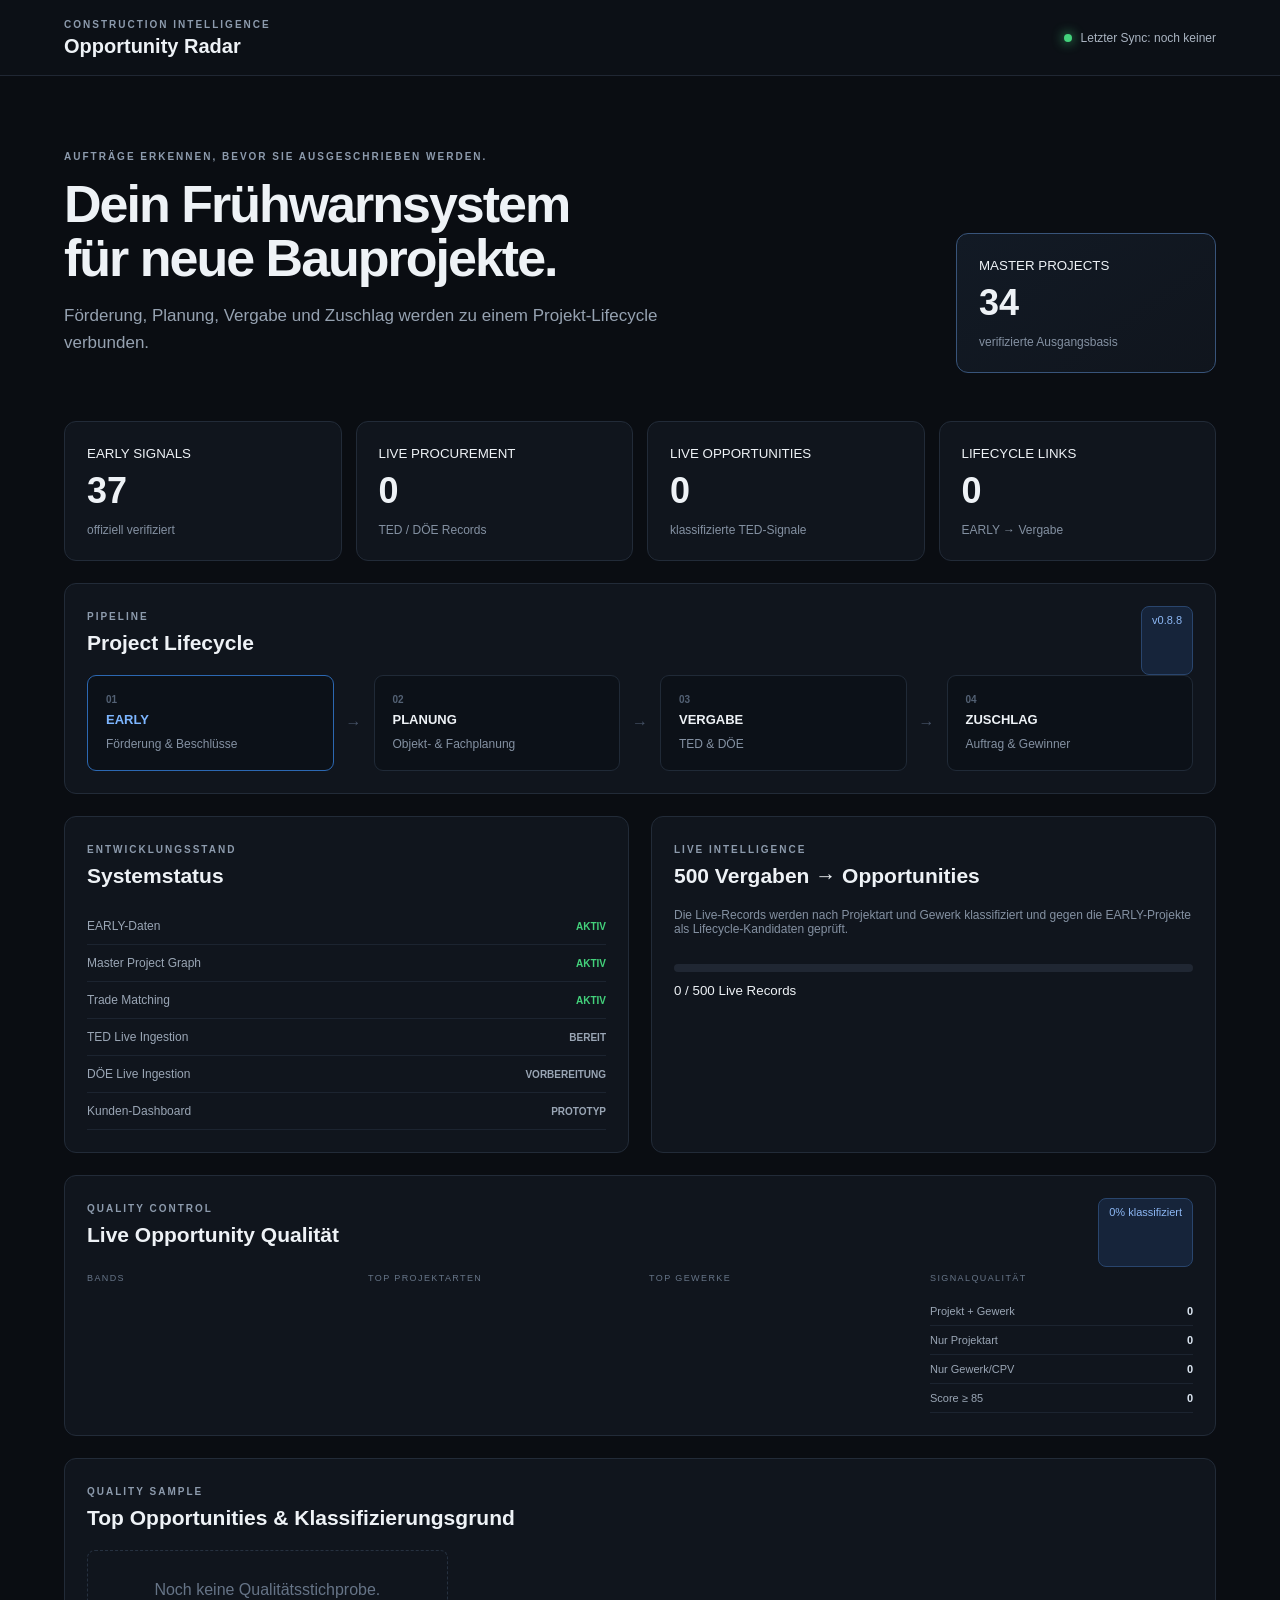
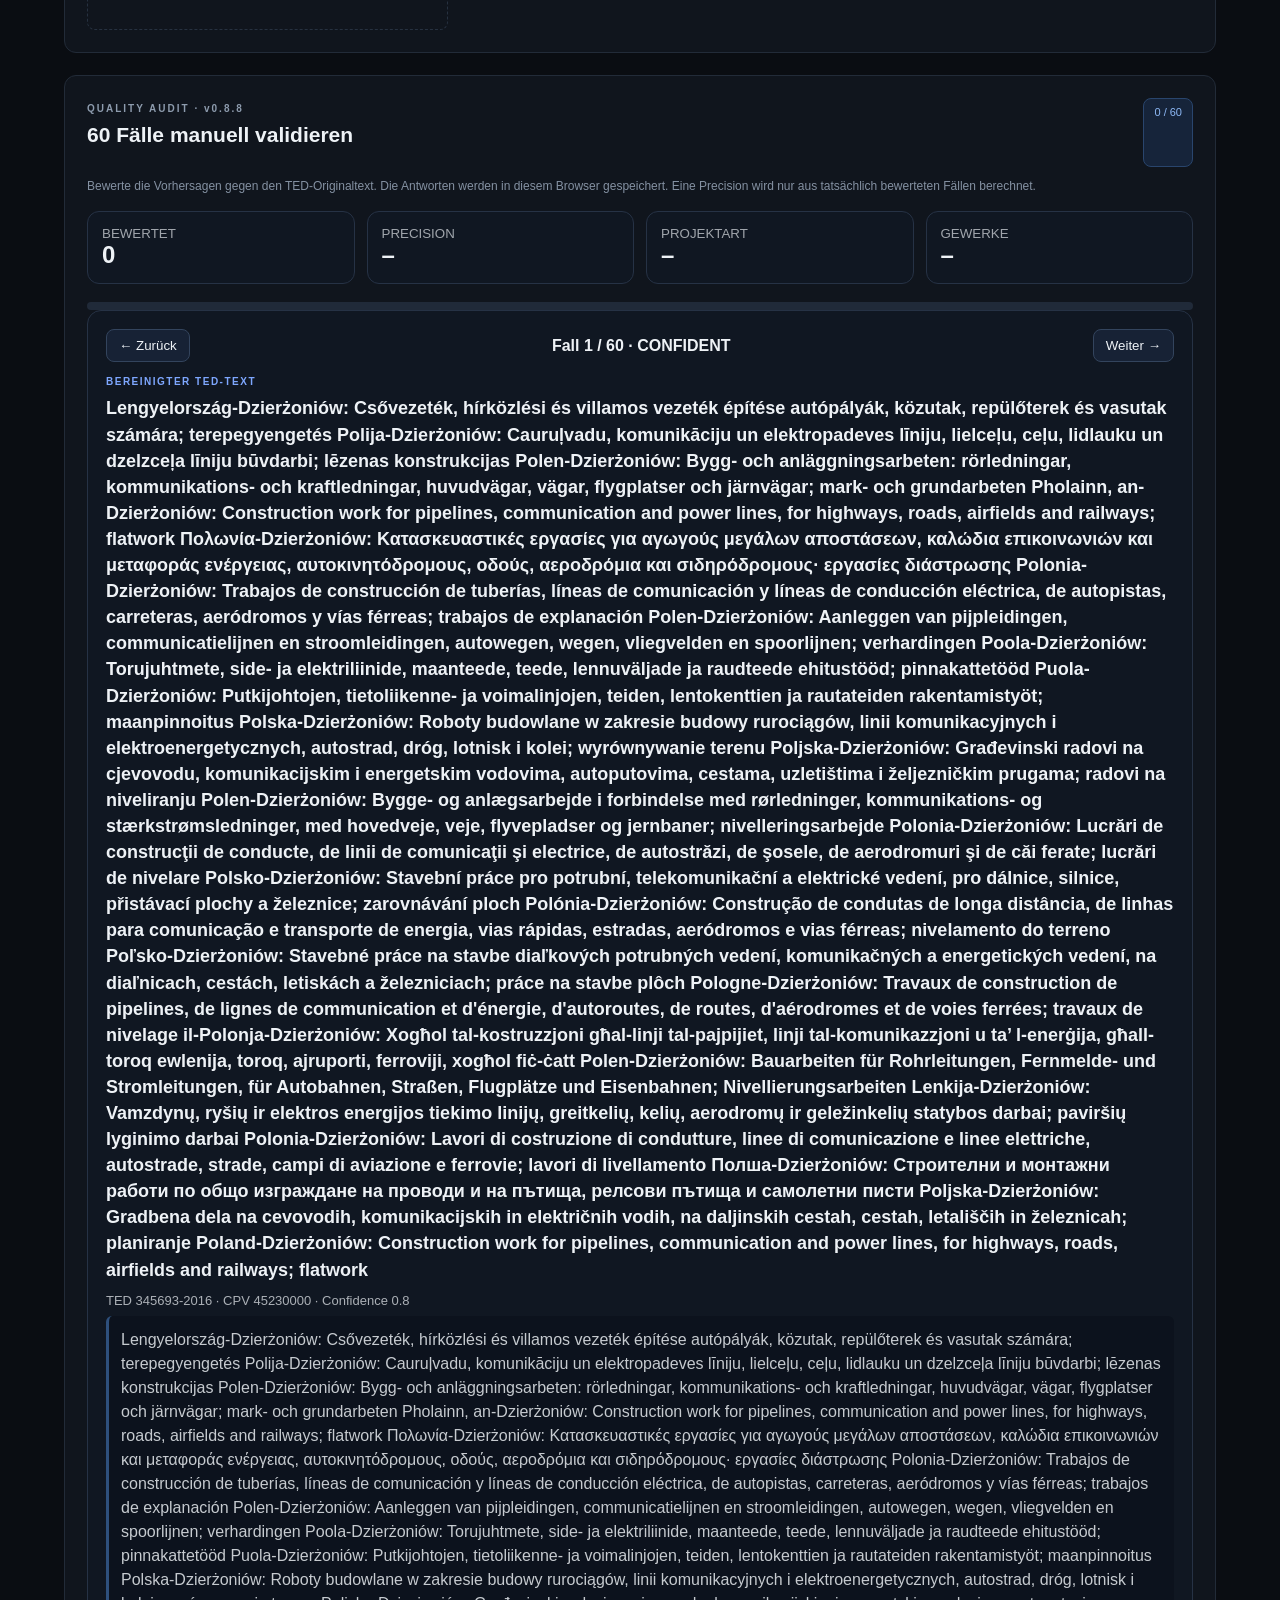
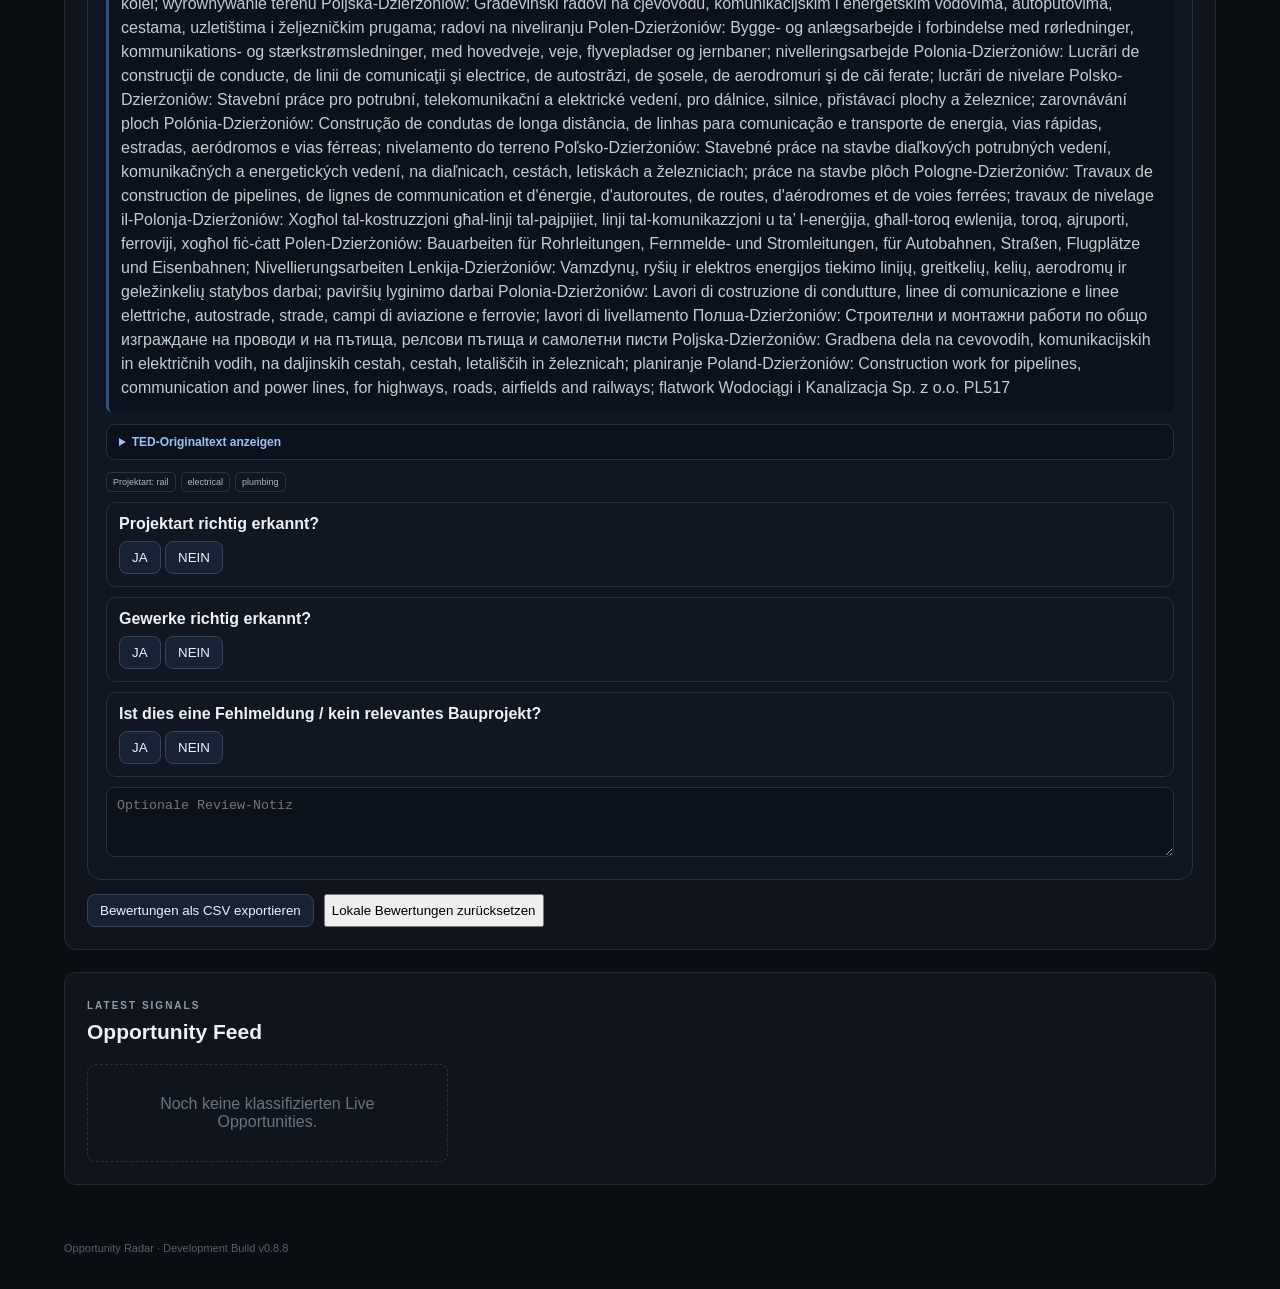
==== docs/index.html @ 7a9ac319 "Add files via upload" ====
<!doctype html>
<html lang="de">
<head>
<meta charset="utf-8"><meta name="viewport" content="width=device-width,initial-scale=1">
<title>Opportunity Radar</title>
<link rel="stylesheet" href="styles.css">
</head>
<body>
<header><div><span class="eyebrow">CONSTRUCTION INTELLIGENCE</span><h1>Opportunity Radar</h1></div>
<div class="status"><i></i><span id="sync">Datenstatus wird geladen…</span></div></header>
<main>
<section class="hero">
<div><span class="eyebrow">AUFTRÄGE ERKENNEN, BEVOR SIE AUSGESCHRIEBEN WERDEN.</span>
<h2>Dein Frühwarnsystem<br>für neue Bauprojekte.</h2>
<p>Förderung, Planung, Vergabe und Zuschlag werden zu einem Projekt-Lifecycle verbunden.</p></div>
<div class="metric primary"><small>MASTER PROJECTS</small><strong id="projects">34</strong><span>verifizierte Ausgangsbasis</span></div>
</section>

<section class="metrics">
<div class="metric"><small>EARLY SIGNALS</small><strong id="early">37</strong><span>offiziell verifiziert</span></div>
<div class="metric"><small>LIVE PROCUREMENT</small><strong id="live">0</strong><span>TED / DÖE Records</span></div>
<div class="metric"><small>LIVE OPPORTUNITIES</small><strong id="classified">0</strong><span>klassifizierte TED-Signale</span></div>
<div class="metric"><small>LIFECYCLE LINKS</small><strong id="links">0</strong><span>EARLY → Vergabe</span></div>
</section>

<section class="panel">
<div class="panelhead"><div><span class="eyebrow">PIPELINE</span><h3>Project Lifecycle</h3></div><span class="badge">v0.8.8</span></div>
<div class="pipeline">
<div class="step active"><b>01</b><strong>EARLY</strong><span>Förderung & Beschlüsse</span></div>
<div class="arrow">→</div><div class="step"><b>02</b><strong>PLANUNG</strong><span>Objekt- & Fachplanung</span></div>
<div class="arrow">→</div><div class="step"><b>03</b><strong>VERGABE</strong><span>TED & DÖE</span></div>
<div class="arrow">→</div><div class="step"><b>04</b><strong>ZUSCHLAG</strong><span>Auftrag & Gewinner</span></div>
</div></section>

<section class="grid">
<div class="panel"><span class="eyebrow">ENTWICKLUNGSSTAND</span><h3>Systemstatus</h3>
<table><tr><td>EARLY-Daten</td><td class="ok">AKTIV</td></tr><tr><td>Master Project Graph</td><td class="ok">AKTIV</td></tr>
<tr><td>Trade Matching</td><td class="ok">AKTIV</td></tr><tr><td>TED Live Ingestion</td><td id="tedStatus">BEREIT</td></tr>
<tr><td>DÖE Live Ingestion</td><td>VORBEREITUNG</td></tr><tr><td>Kunden-Dashboard</td><td>PROTOTYP</td></tr></table></div>
<div class="panel"><span class="eyebrow">LIVE INTELLIGENCE</span><h3>500 Vergaben → Opportunities</h3>
<p>Die Live-Records werden nach Projektart und Gewerk klassifiziert und gegen die EARLY-Projekte als Lifecycle-Kandidaten geprüft.</p>
<div class="progress"><div id="bar"></div></div><small><span id="progressText">0 / 500</span> Live Records</small></div>
</section>

<section class="panel"><div class="panelhead"><div><span class="eyebrow">QUALITY CONTROL</span><h3>Live Opportunity Qualität</h3></div><span class="badge" id="qualityRate">–</span></div>
<div class="qualityGrid"><div><small>BANDS</small><div id="bands" class="qualityList"></div></div><div><small>TOP PROJEKTARTEN</small><div id="projectTypes" class="qualityList"></div></div><div><small>TOP GEWERKE</small><div id="tradeTypes" class="qualityList"></div></div><div><small>SIGNALQUALITÄT</small><div id="qualityFlags" class="qualityList"></div></div></div></section>

<section class="panel"><div class="panelhead"><div><span class="eyebrow">QUALITY SAMPLE</span><h3>Top Opportunities & Klassifizierungsgrund</h3></div></div><div id="qualitySample" class="feed"><div class="empty">Qualitätsanalyse wird geladen…</div></div></section>


<section class="panel" id="qualityAudit"><div class="panelhead"><div><span class="eyebrow">QUALITY AUDIT · v0.8.8</span><h3>60 Fälle manuell validieren</h3></div><span class="badge" id="auditState">0 / 60</span></div>
<p>Bewerte die Vorhersagen gegen den TED-Originaltext. Die Antworten werden in diesem Browser gespeichert. Eine Precision wird nur aus tatsächlich bewerteten Fällen berechnet.</p>
<div class="auditStats"><div class="auditStat"><small>BEWERTET</small><strong id="auditReviewed">0</strong></div><div class="auditStat"><small>PRECISION</small><strong id="auditPrecision">–</strong></div><div class="auditStat"><small>PROJEKTART</small><strong id="auditProjectAcc">–</strong></div><div class="auditStat"><small>GEWERKE</small><strong id="auditTradeAcc">–</strong></div></div>
<div class="auditProgress"><i id="auditBar" style="width:0%"></i></div><div id="auditCase" class="auditCard"><div class="empty">Audit-Fälle werden geladen…</div></div>
<div class="auditActions"><button id="auditExport">Bewertungen als CSV exportieren</button><button id="auditReset">Lokale Bewertungen zurücksetzen</button></div></section>

<section class="panel"><div class="panelhead"><div><span class="eyebrow">LATEST SIGNALS</span><h3>Opportunity Feed</h3></div></div>
<div id="feed" class="feed"><div class="empty">Live Opportunities werden geladen…</div></div></section>
</main>
<footer>Opportunity Radar · Development Build v0.8.8</footer>
<script src="app.js"></script>
</body></html>
---- docs/styles.css ----
*{box-sizing:border-box}body{margin:0;background:#0a0d12;color:#eef2f6;font-family:Inter,Arial,sans-serif}header{height:76px;padding:0 5vw;display:flex;align-items:center;justify-content:space-between;border-bottom:1px solid #202733;background:#0c1016}h1{font-size:20px;margin:3px 0}h2{font-size:52px;line-height:1.03;margin:14px 0;letter-spacing:-2px}h3{font-size:21px;margin:7px 0 20px}.eyebrow{font-size:10px;letter-spacing:2px;color:#8d9bad;font-weight:700}.status{display:flex;gap:9px;align-items:center;color:#aab4c1;font-size:12px}.status i{width:8px;height:8px;background:#43d17b;border-radius:50%;box-shadow:0 0 12px #43d17b}.hero{padding:70px 5vw 48px;display:grid;grid-template-columns:1fr 260px;gap:40px;align-items:end}.hero p{color:#96a2b1;max-width:650px;font-size:17px;line-height:1.6}.metrics{display:grid;grid-template-columns:repeat(4,1fr);gap:14px;padding:0 5vw 22px}.metric,.panel{background:#10151d;border:1px solid #222b38;border-radius:12px;padding:22px}.metric strong{display:block;font-size:36px;margin:8px 0}.metric span,.panel p,.step span{color:#8491a2;font-size:12px}.metric.primary{border-color:#38547a;background:linear-gradient(145deg,#121a25,#10151d)}main>.panel,.grid{margin:0 5vw 22px}.panelhead{display:flex;justify-content:space-between}.badge{background:#16243a;border:1px solid #29456d;padding:7px 10px;border-radius:8px;color:#8db8f5;font-size:11px}.pipeline{display:flex;align-items:center}.step{flex:1;background:#0c1118;border:1px solid #202a37;padding:18px;border-radius:9px}.step b{display:block;color:#536174;font-size:10px}.step strong{display:block;margin:7px 0;font-size:13px}.step.active{border-color:#2c68b2}.step.active strong{color:#7db6ff}.arrow{padding:12px;color:#455266}.grid{display:grid;grid-template-columns:1fr 1fr;gap:22px}table{width:100%;border-collapse:collapse}td{padding:11px 0;border-bottom:1px solid #1c2430;font-size:12px;color:#9aa6b5}td:last-child{text-align:right;font-size:10px;font-weight:700}.ok{color:#43d17b!important}.progress{height:8px;background:#202733;border-radius:8px;overflow:hidden;margin:28px 0 9px}.progress div{height:100%;width:0;background:#5796e6}.feed .empty{padding:30px;text-align:center;color:#667487;border:1px dashed #263140;border-radius:8px}footer{padding:35px 5vw;color:#536174;font-size:11px}@media(max-width:800px){h2{font-size:38px}.hero{grid-template-columns:1fr}.metrics{grid-template-columns:1fr 1fr}.grid{grid-template-columns:1fr}.pipeline{display:grid;gap:8px}.arrow{display:none}}.feed{display:grid;grid-template-columns:repeat(3,1fr);gap:12px}.opp{background:#0c1118;border:1px solid #202a37;border-radius:10px;padding:17px}.oppTop{display:flex;justify-content:space-between;align-items:center}.oppTop strong{font-size:13px;color:#9db9dc}.band{font-size:9px;font-weight:800;letter-spacing:1px;padding:5px 7px;border-radius:5px;background:#17202c}.band.hot{color:#ff8b8b}.band.upcoming{color:#ffd27a}.band.early{color:#7db6ff}.opp h4{font-size:14px;line-height:1.4;margin:13px 0 7px}.meta,.source{font-size:10px;color:#738195}.source{margin-top:12px}.chips{display:flex;flex-wrap:wrap;gap:5px;margin-top:12px}.chips span{font-size:9px;padding:4px 6px;border:1px solid #273548;border-radius:5px;color:#a9b7c9}@media(max-width:1000px){.feed{grid-template-columns:1fr 1fr}}@media(max-width:650px){.feed{grid-template-columns:1fr}}
.qualityGrid{display:grid;grid-template-columns:repeat(4,1fr);gap:18px}.qualityGrid small{font-size:9px;letter-spacing:1.4px;color:#667487}.qualityList{margin-top:12px}.qualityList div{display:flex;justify-content:space-between;padding:8px 0;border-bottom:1px solid #1c2430;font-size:11px;color:#9aa6b5}.qualityList b{color:#dbe5f0}.reason{font-size:10px;color:#7db6ff;margin:0 0 8px}@media(max-width:1000px){.qualityGrid{grid-template-columns:1fr 1fr}}@media(max-width:650px){.qualityGrid{grid-template-columns:1fr}}

/* v0.8.7 Quality Audit */
.auditStats{display:grid;grid-template-columns:repeat(4,1fr);gap:12px;margin:18px 0}.auditStat{border:1px solid #263245;border-radius:12px;padding:14px;background:#101722}.auditStat small{display:block;opacity:.65}.auditStat strong{font-size:24px}.auditCard{border:1px solid #263245;border-radius:14px;padding:18px;background:#101722}.auditNav{display:flex;gap:10px;align-items:center;justify-content:space-between;margin-bottom:14px}.auditButtons{display:grid;grid-template-columns:repeat(3,1fr);gap:10px;margin:12px 0}.auditQuestion{padding:12px;border:1px solid #263245;border-radius:10px;margin:10px 0}.auditQuestion b{display:block;margin-bottom:8px}.auditQuestion button,.auditNav button,#auditExport{cursor:pointer;border:1px solid #33445d;background:#172235;color:inherit;padding:8px 12px;border-radius:8px}.auditQuestion button.selected{outline:2px solid #8fb7ff}.auditDesc{white-space:pre-wrap;line-height:1.5;max-height:180px;overflow:auto;opacity:.82}.auditMeta{opacity:.7;font-size:13px;margin:8px 0}.auditProgress{height:8px;background:#202a39;border-radius:10px;overflow:hidden}.auditProgress i{display:block;height:100%;background:#7ea7ff}.auditActions{display:flex;gap:10px;flex-wrap:wrap;margin-top:14px}.auditNote{width:100%;min-height:70px;background:#0c121c;color:inherit;border:1px solid #263245;border-radius:8px;padding:10px}@media(max-width:800px){.auditStats{grid-template-columns:1fr 1fr}.auditButtons{grid-template-columns:1fr}}

/* v0.8.8 Readable TED Audit */
.auditReadableLabel{font-size:10px;letter-spacing:1.5px;color:#7ea7ff;font-weight:800;margin:4px 0 8px}.auditTitle{font-size:18px;line-height:1.45;margin:0 0 10px;max-width:1100px}.auditOriginal{margin:12px 0;padding:10px 12px;border:1px solid #263245;border-radius:9px;background:#0c121c;color:#93a1b4;font-size:12px}.auditOriginal summary{cursor:pointer;color:#9fc2f5;font-weight:700}.auditOriginal div{white-space:pre-wrap;line-height:1.45;max-height:220px;overflow:auto;margin-top:10px}.auditDesc{max-height:none;background:#0c121c;border-left:3px solid #355d91;padding:12px;border-radius:6px}
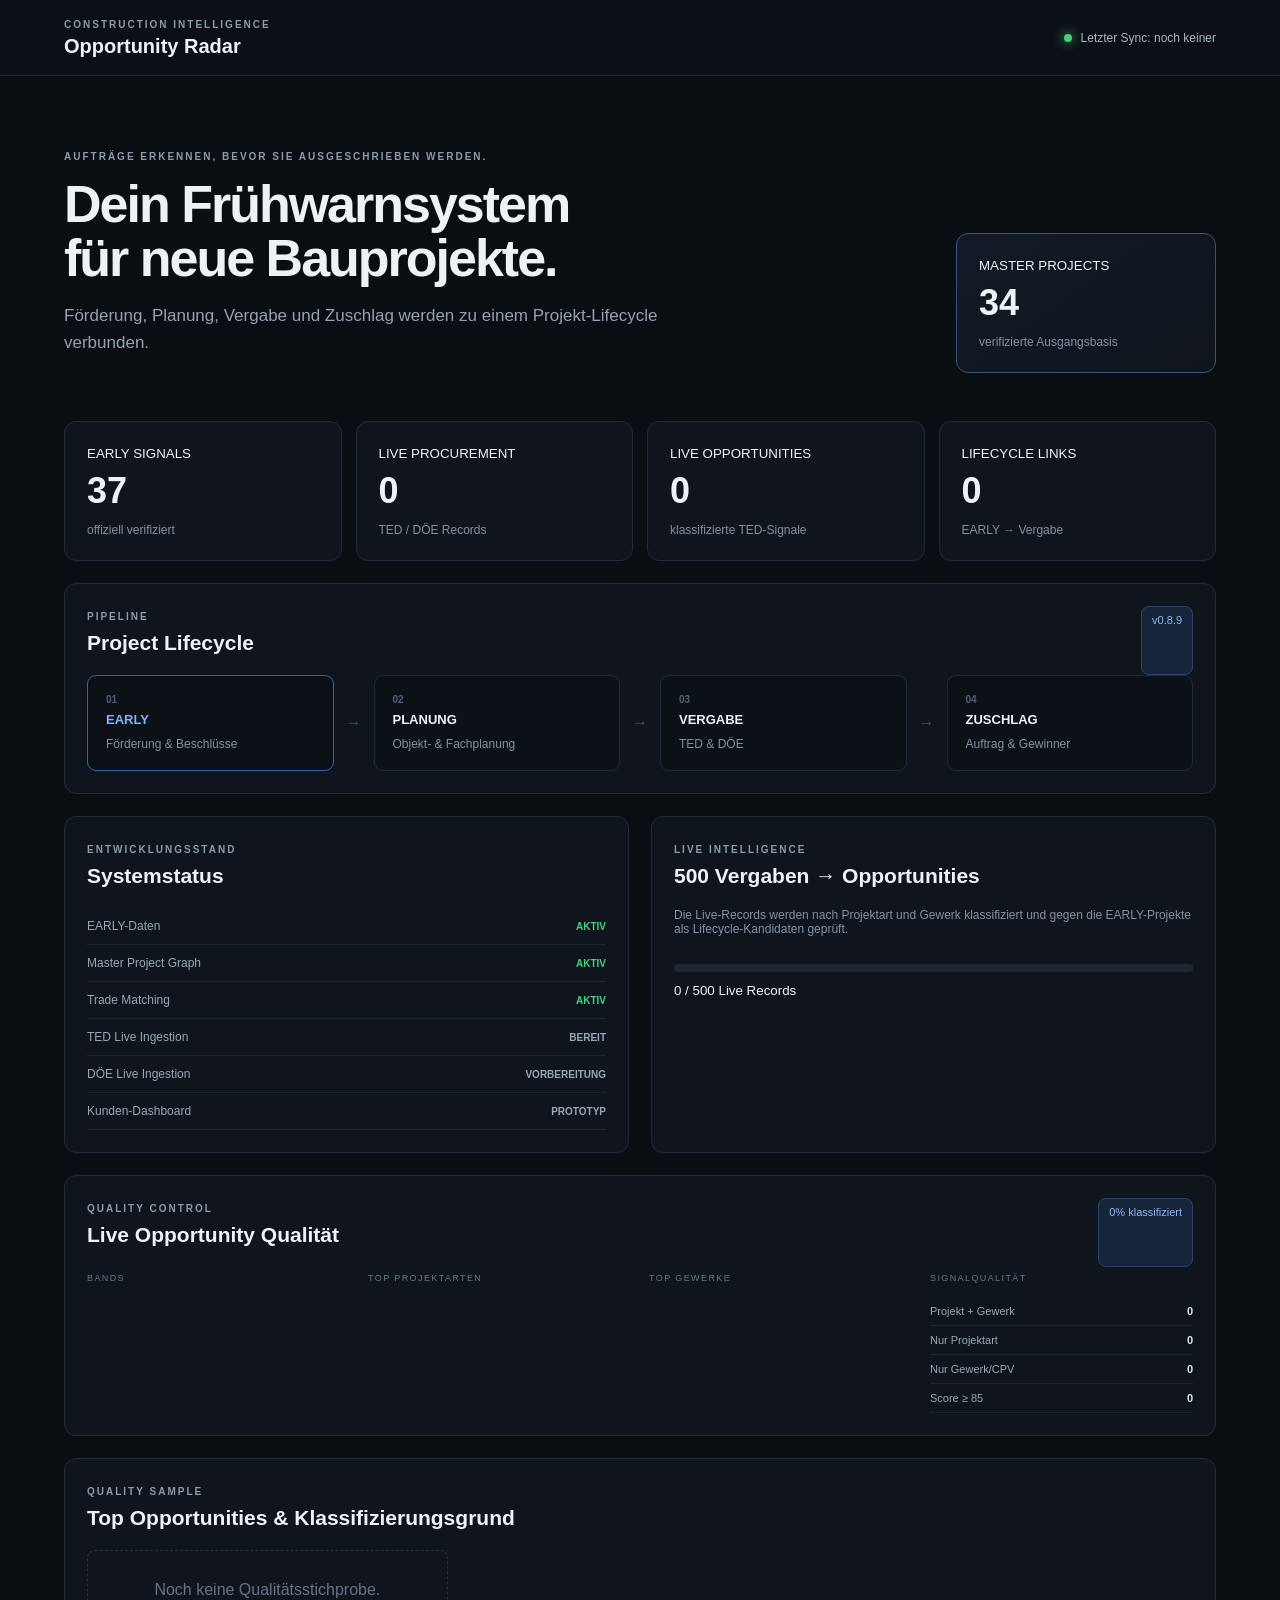
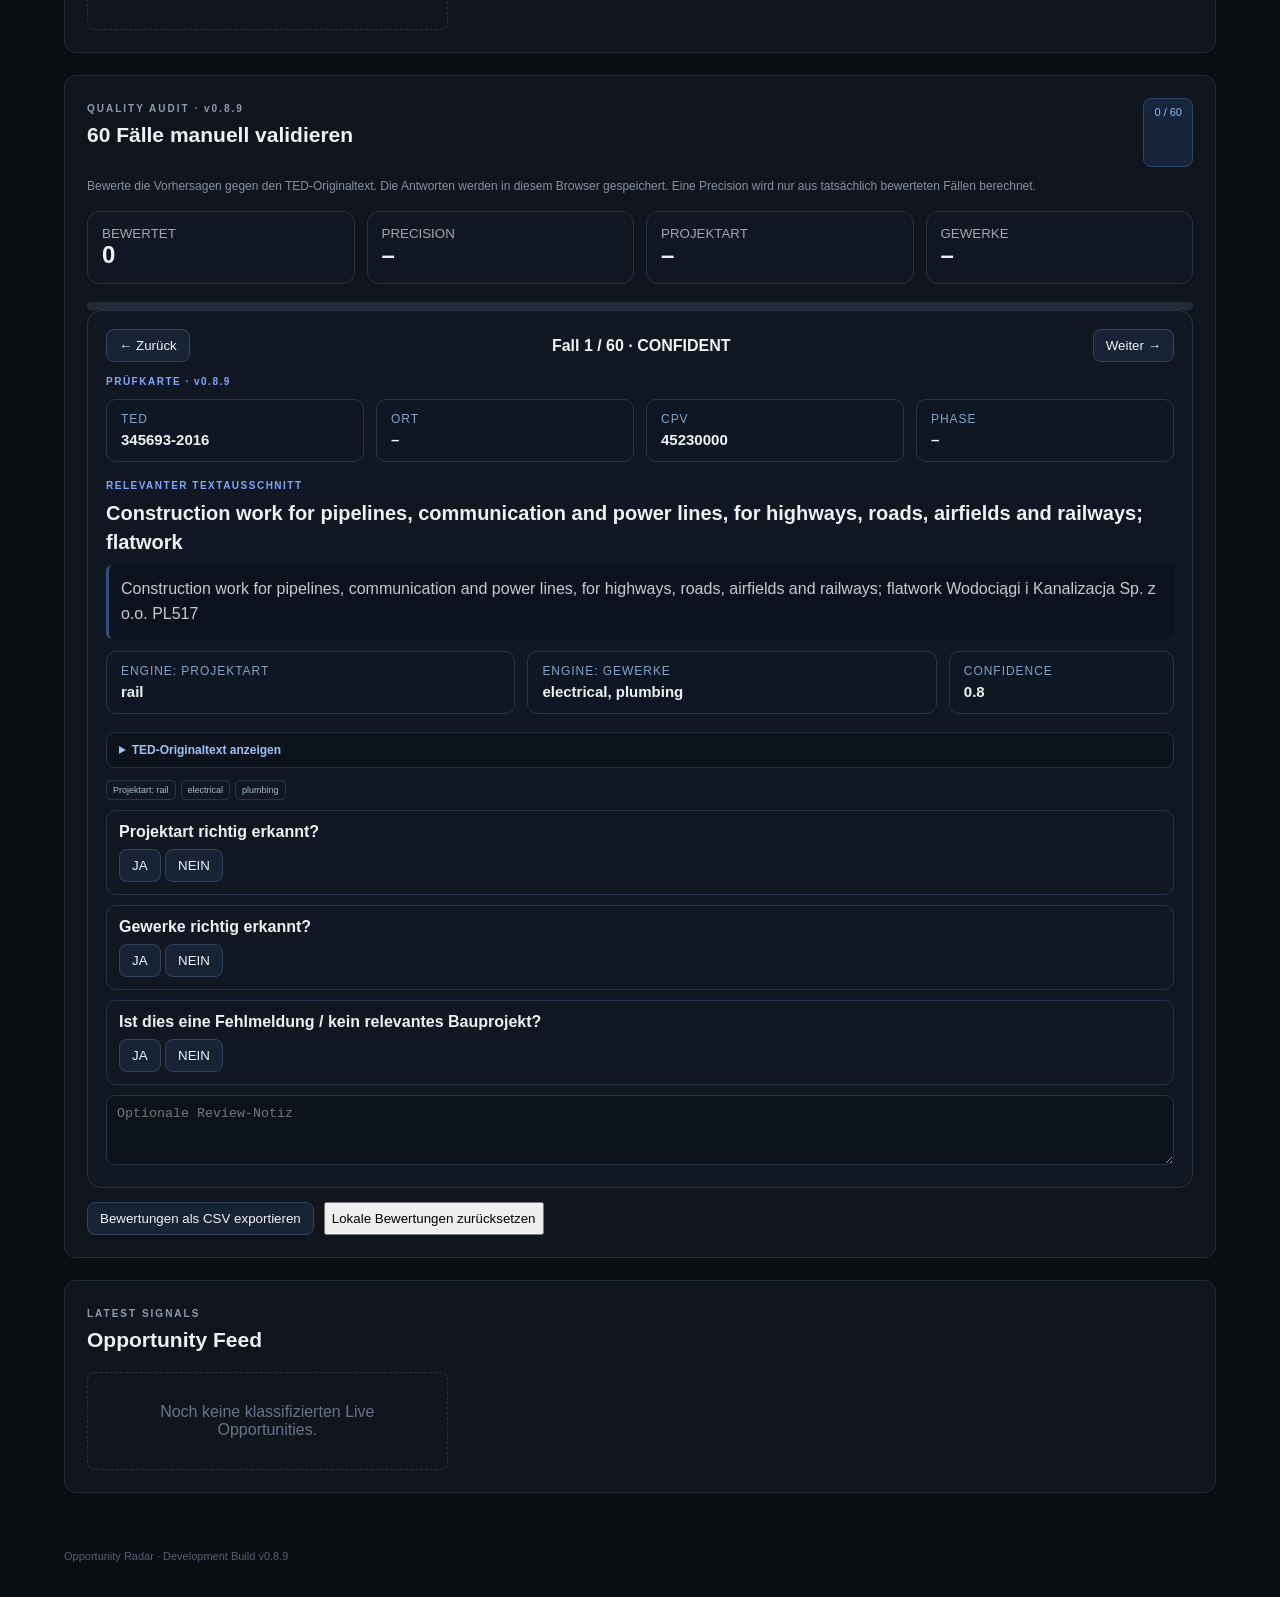
==== commit 17e1a502: "Add files via upload" ====
--- a/docs/index.html
+++ b/docs/index.html
@@ -24,7 +24,7 @@
 </section>
 
 <section class="panel">
-<div class="panelhead"><div><span class="eyebrow">PIPELINE</span><h3>Project Lifecycle</h3></div><span class="badge">v0.8.8</span></div>
+<div class="panelhead"><div><span class="eyebrow">PIPELINE</span><h3>Project Lifecycle</h3></div><span class="badge">v0.8.9</span></div>
 <div class="pipeline">
 <div class="step active"><b>01</b><strong>EARLY</strong><span>Förderung & Beschlüsse</span></div>
 <div class="arrow">→</div><div class="step"><b>02</b><strong>PLANUNG</strong><span>Objekt- & Fachplanung</span></div>
@@ -48,7 +48,7 @@
 <section class="panel"><div class="panelhead"><div><span class="eyebrow">QUALITY SAMPLE</span><h3>Top Opportunities & Klassifizierungsgrund</h3></div></div><div id="qualitySample" class="feed"><div class="empty">Qualitätsanalyse wird geladen…</div></div></section>
 
 
-<section class="panel" id="qualityAudit"><div class="panelhead"><div><span class="eyebrow">QUALITY AUDIT · v0.8.8</span><h3>60 Fälle manuell validieren</h3></div><span class="badge" id="auditState">0 / 60</span></div>
+<section class="panel" id="qualityAudit"><div class="panelhead"><div><span class="eyebrow">QUALITY AUDIT · v0.8.9</span><h3>60 Fälle manuell validieren</h3></div><span class="badge" id="auditState">0 / 60</span></div>
 <p>Bewerte die Vorhersagen gegen den TED-Originaltext. Die Antworten werden in diesem Browser gespeichert. Eine Precision wird nur aus tatsächlich bewerteten Fällen berechnet.</p>
 <div class="auditStats"><div class="auditStat"><small>BEWERTET</small><strong id="auditReviewed">0</strong></div><div class="auditStat"><small>PRECISION</small><strong id="auditPrecision">–</strong></div><div class="auditStat"><small>PROJEKTART</small><strong id="auditProjectAcc">–</strong></div><div class="auditStat"><small>GEWERKE</small><strong id="auditTradeAcc">–</strong></div></div>
 <div class="auditProgress"><i id="auditBar" style="width:0%"></i></div><div id="auditCase" class="auditCard"><div class="empty">Audit-Fälle werden geladen…</div></div>
@@ -57,6 +57,6 @@
 <section class="panel"><div class="panelhead"><div><span class="eyebrow">LATEST SIGNALS</span><h3>Opportunity Feed</h3></div></div>
 <div id="feed" class="feed"><div class="empty">Live Opportunities werden geladen…</div></div></section>
 </main>
-<footer>Opportunity Radar · Development Build v0.8.8</footer>
+<footer>Opportunity Radar · Development Build v0.8.9</footer>
 <script src="app.js"></script>
 </body></html>
--- a/docs/styles.css
+++ b/docs/styles.css
@@ -6,3 +6,13 @@
 
 /* v0.8.8 Readable TED Audit */
 .auditReadableLabel{font-size:10px;letter-spacing:1.5px;color:#7ea7ff;font-weight:800;margin:4px 0 8px}.auditTitle{font-size:18px;line-height:1.45;margin:0 0 10px;max-width:1100px}.auditOriginal{margin:12px 0;padding:10px 12px;border:1px solid #263245;border-radius:9px;background:#0c121c;color:#93a1b4;font-size:12px}.auditOriginal summary{cursor:pointer;color:#9fc2f5;font-weight:700}.auditOriginal div{white-space:pre-wrap;line-height:1.45;max-height:220px;overflow:auto;margin-top:10px}.auditDesc{max-height:none;background:#0c121c;border-left:3px solid #355d91;padding:12px;border-radius:6px}
+
+/* v0.8.9 compact quality-audit card */
+.auditFacts,.auditPrediction{display:grid;grid-template-columns:repeat(4,minmax(0,1fr));gap:12px;margin:12px 0 18px}
+.auditPrediction{grid-template-columns:1fr 1fr .55fr}
+.auditFacts>div,.auditPrediction>div{border:1px solid #26364a;border-radius:10px;padding:12px 14px;background:#0d1622}
+.auditFacts span,.auditPrediction span{display:block;color:#86a4c8;font-size:12px;text-transform:uppercase;letter-spacing:.08em;margin-bottom:5px}
+.auditFacts b,.auditPrediction b{font-size:15px;overflow-wrap:anywhere}
+.auditTitle.compact{font-size:20px;line-height:1.45;max-width:1100px;margin:8px 0}
+.auditDesc.compact{font-size:16px;line-height:1.55;max-width:1100px;max-height:none;overflow:visible}
+@media(max-width:850px){.auditFacts,.auditPrediction{grid-template-columns:1fr 1fr}}
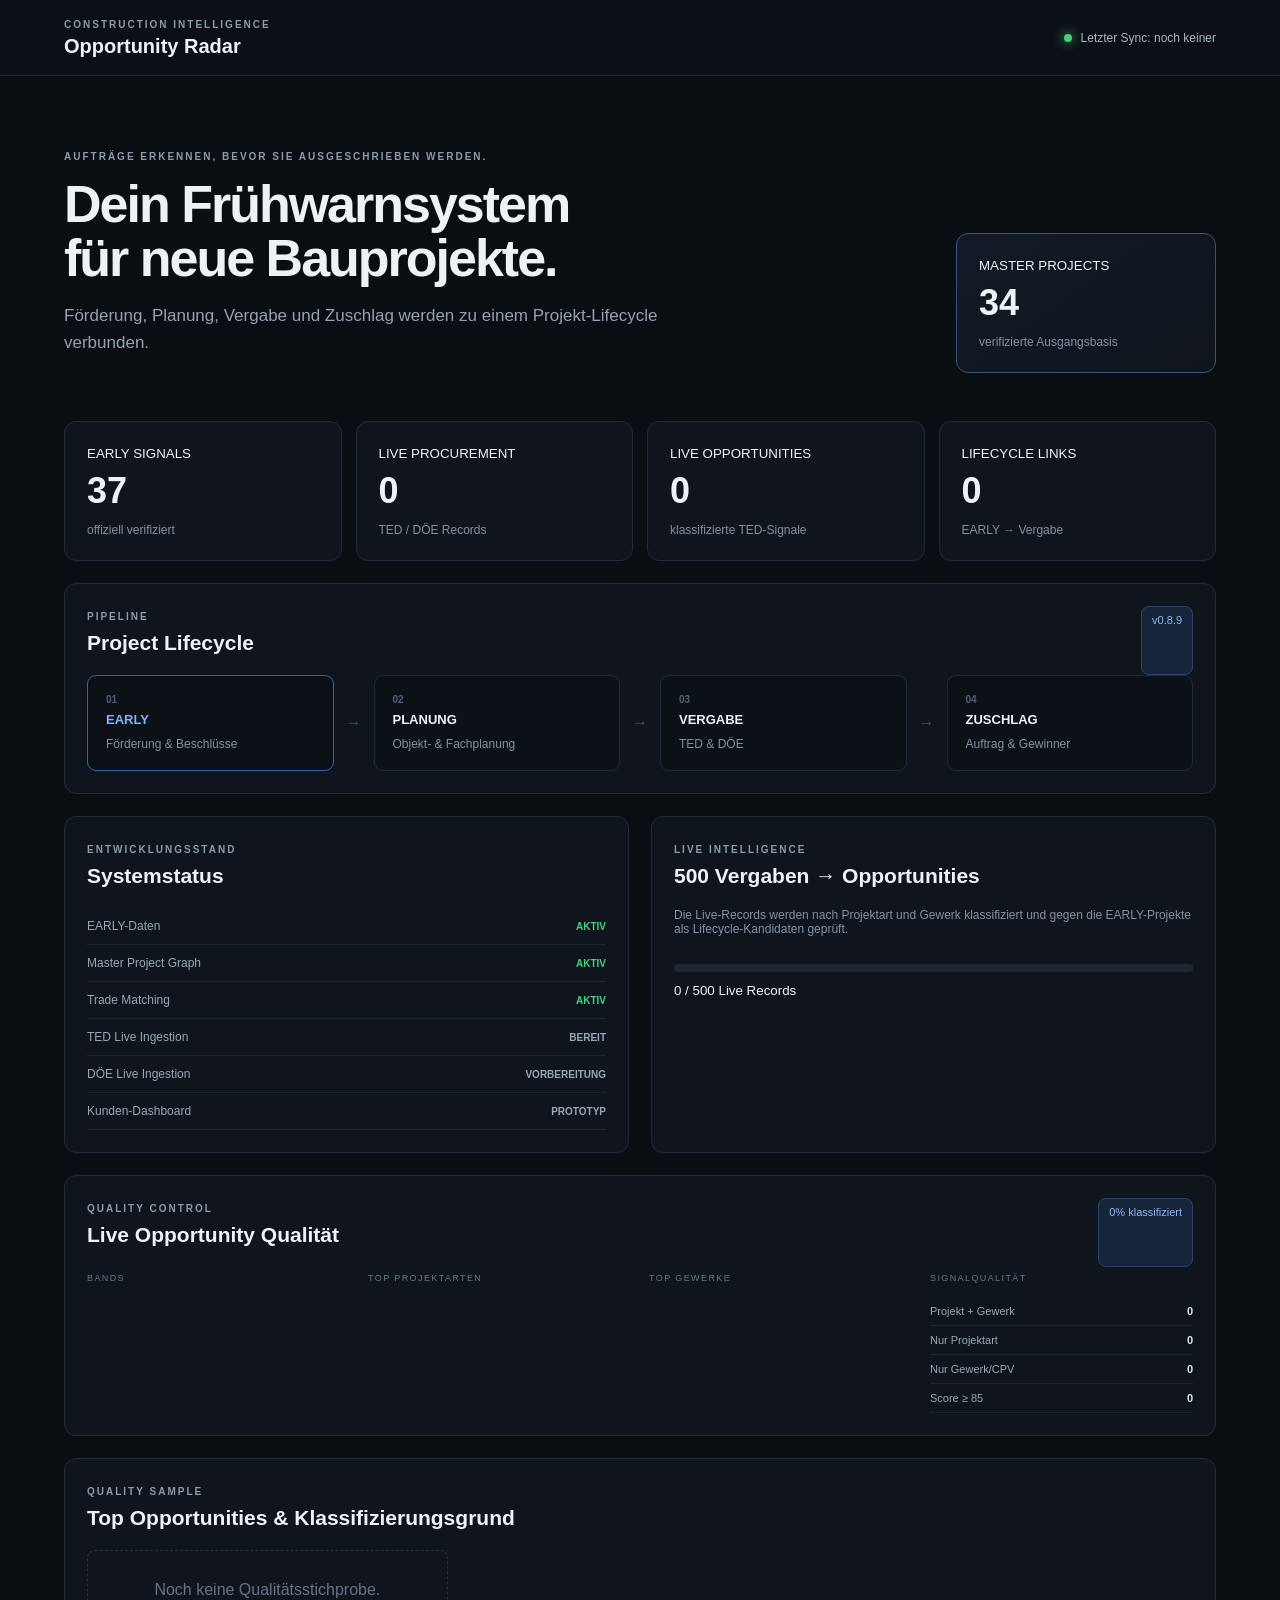
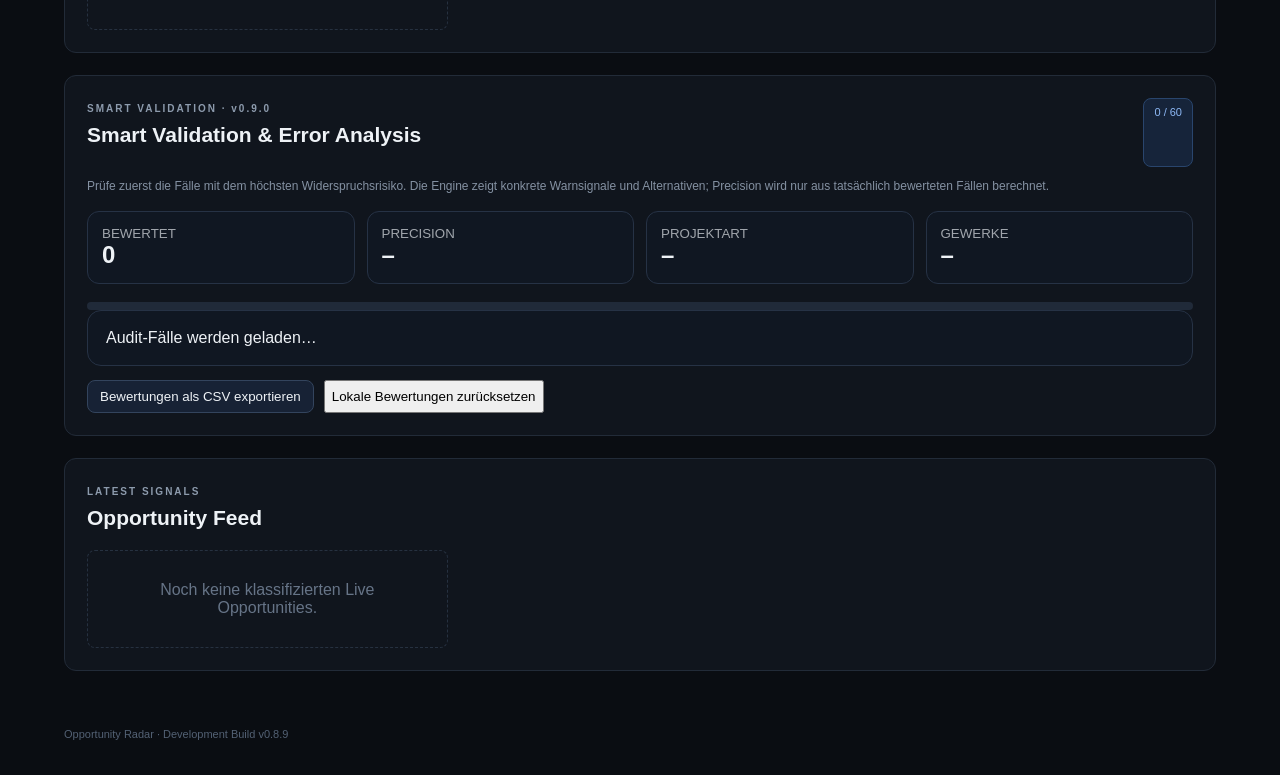
==== commit 3807377a: "Add files via upload" ====
--- a/docs/index.html
+++ b/docs/index.html
@@ -48,8 +48,8 @@
 <section class="panel"><div class="panelhead"><div><span class="eyebrow">QUALITY SAMPLE</span><h3>Top Opportunities & Klassifizierungsgrund</h3></div></div><div id="qualitySample" class="feed"><div class="empty">Qualitätsanalyse wird geladen…</div></div></section>
 
 
-<section class="panel" id="qualityAudit"><div class="panelhead"><div><span class="eyebrow">QUALITY AUDIT · v0.8.9</span><h3>60 Fälle manuell validieren</h3></div><span class="badge" id="auditState">0 / 60</span></div>
-<p>Bewerte die Vorhersagen gegen den TED-Originaltext. Die Antworten werden in diesem Browser gespeichert. Eine Precision wird nur aus tatsächlich bewerteten Fällen berechnet.</p>
+<section class="panel" id="qualityAudit"><div class="panelhead"><div><span class="eyebrow">SMART VALIDATION · v0.9.0</span><h3>Smart Validation & Error Analysis</h3></div><span class="badge" id="auditState">0 / 60</span></div>
+<p>Prüfe zuerst die Fälle mit dem höchsten Widerspruchsrisiko. Die Engine zeigt konkrete Warnsignale und Alternativen; Precision wird nur aus tatsächlich bewerteten Fällen berechnet.</p>
 <div class="auditStats"><div class="auditStat"><small>BEWERTET</small><strong id="auditReviewed">0</strong></div><div class="auditStat"><small>PRECISION</small><strong id="auditPrecision">–</strong></div><div class="auditStat"><small>PROJEKTART</small><strong id="auditProjectAcc">–</strong></div><div class="auditStat"><small>GEWERKE</small><strong id="auditTradeAcc">–</strong></div></div>
 <div class="auditProgress"><i id="auditBar" style="width:0%"></i></div><div id="auditCase" class="auditCard"><div class="empty">Audit-Fälle werden geladen…</div></div>
 <div class="auditActions"><button id="auditExport">Bewertungen als CSV exportieren</button><button id="auditReset">Lokale Bewertungen zurücksetzen</button></div></section>
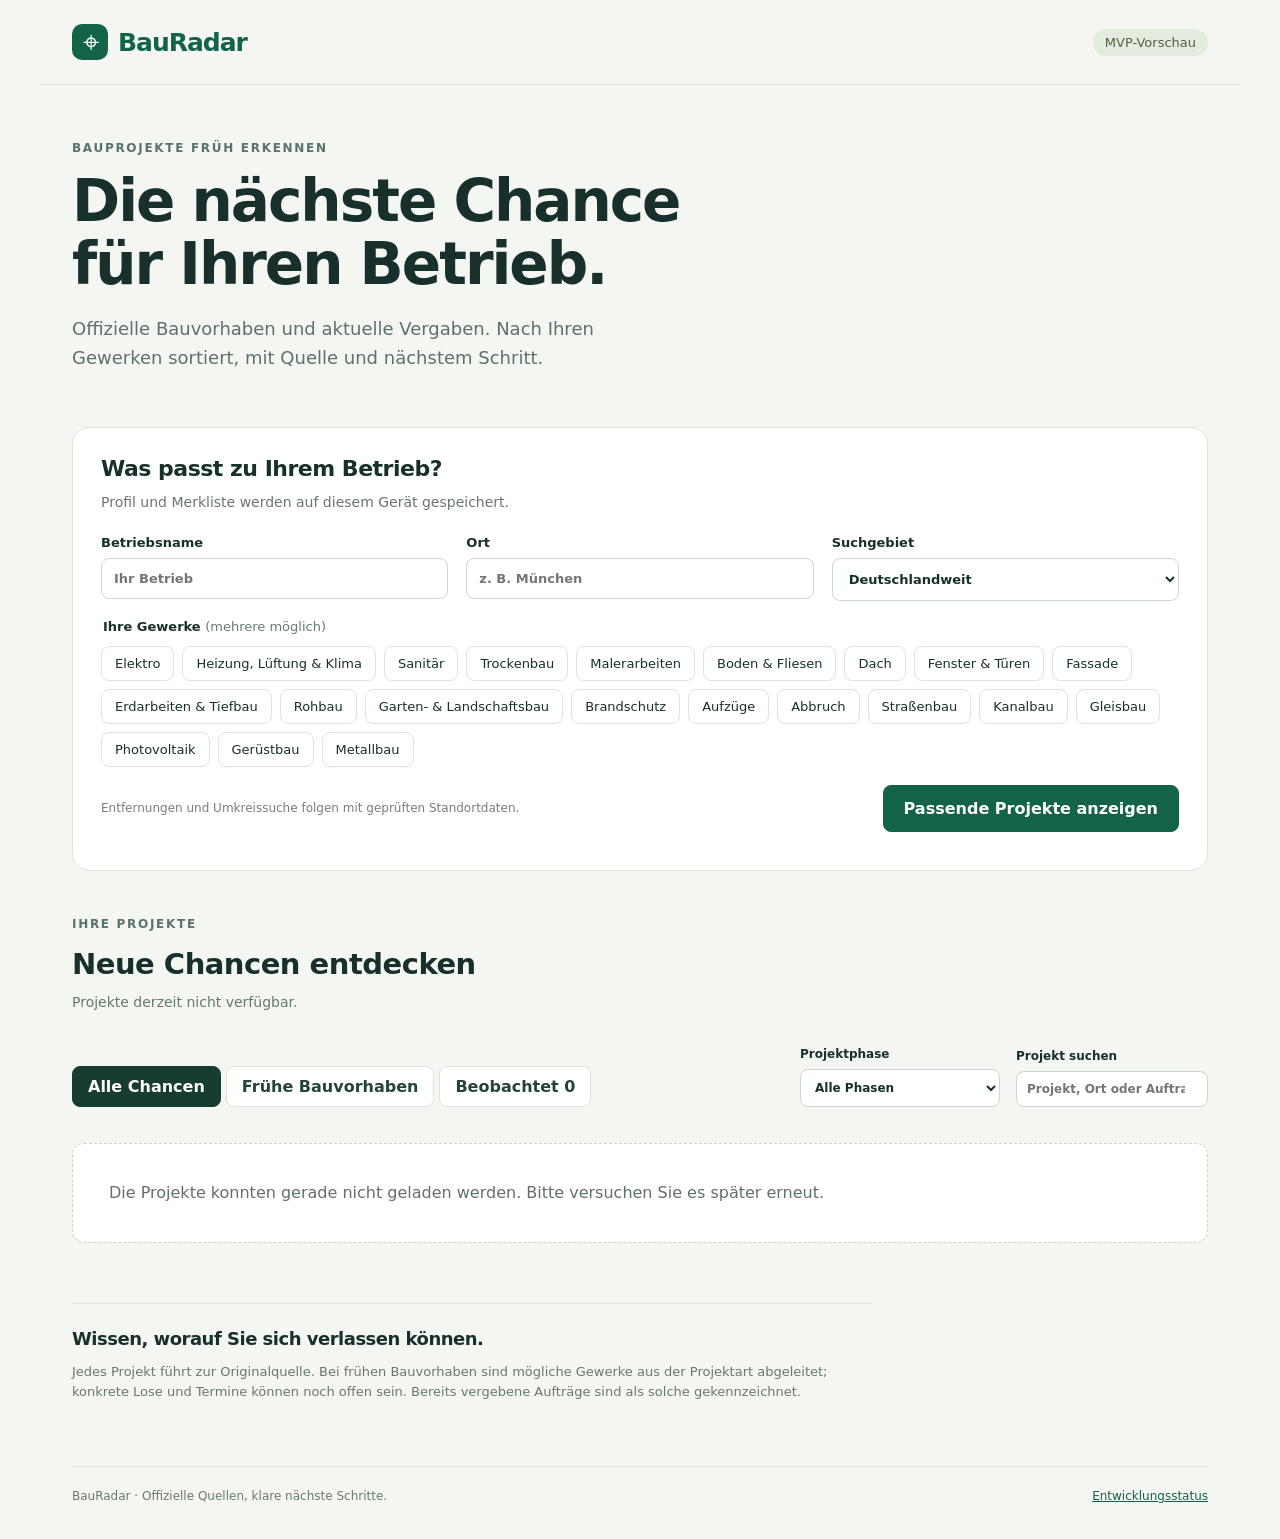
==== commit 9ebb4462: "Build simple BauRadar project feed, local company profiles and reliable Pages snapshots" ====
--- a/docs/index.html
+++ b/docs/index.html
@@ -2,61 +2,33 @@
 <html lang="de">
 <head>
 <meta charset="utf-8"><meta name="viewport" content="width=device-width,initial-scale=1">
-<title>Opportunity Radar</title>
-<link rel="stylesheet" href="styles.css">
+<meta name="description" content="BauRadar zeigt Bauunternehmen und Handwerkern relevante Bauvorhaben aus offiziellen Quellen.">
+<title>BauRadar · Neue Bauprojekte für Ihren Betrieb</title>
+<link rel="stylesheet" href="bauradar.css">
 </head>
 <body>
-<header><div><span class="eyebrow">CONSTRUCTION INTELLIGENCE</span><h1>Opportunity Radar</h1></div>
-<div class="status"><i></i><span id="sync">Datenstatus wird geladen…</span></div></header>
+<header class="topbar"><a class="brand" href="./"><span class="brand-icon" aria-hidden="true">⌖</span> BauRadar</a><span class="preview">MVP-Vorschau</span></header>
 <main>
-<section class="hero">
-<div><span class="eyebrow">AUFTRÄGE ERKENNEN, BEVOR SIE AUSGESCHRIEBEN WERDEN.</span>
-<h2>Dein Frühwarnsystem<br>für neue Bauprojekte.</h2>
-<p>Förderung, Planung, Vergabe und Zuschlag werden zu einem Projekt-Lifecycle verbunden.</p></div>
-<div class="metric primary"><small>MASTER PROJECTS</small><strong id="projects">34</strong><span>verifizierte Ausgangsbasis</span></div>
+<section class="intro"><p class="eyebrow">BAUPROJEKTE FRÜH ERKENNEN</p><h1>Die nächste Chance<br>für Ihren Betrieb.</h1><p>Offizielle Bauvorhaben und aktuelle Vergaben. Nach Ihren Gewerken sortiert, mit Quelle und nächstem Schritt.</p></section>
+<section class="profile panel" aria-labelledby="profileTitle">
+<div><h2 id="profileTitle">Was passt zu Ihrem Betrieb?</h2><p id="profileHint">Profil und Merkliste werden auf diesem Gerät gespeichert.</p></div>
+<form id="profileForm">
+<label>Betriebsname<input id="companyName" maxlength="120" autocomplete="organization" placeholder="Ihr Betrieb"></label>
+<label>Ort<input id="companyCity" maxlength="100" autocomplete="address-level2" placeholder="z. B. München"></label>
+<label>Suchgebiet<select id="locationMode"><option value="all">Deutschlandweit</option><option value="city">Nur dieser Ort</option></select></label>
+<fieldset><legend>Ihre Gewerke <span>(mehrere möglich)</span></legend><div id="tradeChoices" class="trade-choices"></div></fieldset>
+<div class="form-footer"><p>Entfernungen und Umkreissuche folgen mit geprüften Standortdaten.</p><button type="submit" class="primary">Passende Projekte anzeigen</button></div>
+</form><p id="profileMessage" class="message" role="status"></p>
 </section>
-
-<section class="metrics">
-<div class="metric"><small>EARLY SIGNALS</small><strong id="early">37</strong><span>offiziell verifiziert</span></div>
-<div class="metric"><small>LIVE PROCUREMENT</small><strong id="live">0</strong><span>TED / DÖE Records</span></div>
-<div class="metric"><small>LIVE OPPORTUNITIES</small><strong id="classified">0</strong><span>klassifizierte TED-Signale</span></div>
-<div class="metric"><small>LIFECYCLE LINKS</small><strong id="links">0</strong><span>EARLY → Vergabe</span></div>
+<section class="results" aria-labelledby="feedTitle">
+<div class="results-heading"><div><p class="eyebrow">IHRE PROJEKTE</p><h2 id="feedTitle">Neue Chancen entdecken</h2><p id="resultCount" role="status">Projekte werden geladen …</p></div><span id="lastUpdate" class="updated"></span></div>
+<div class="filters"><div role="group" aria-label="Projektliste"><button data-view="all" class="active" aria-pressed="true">Alle Chancen</button><button data-view="early" aria-pressed="false">Frühe Bauvorhaben</button><button data-view="saved" aria-pressed="false">Beobachtet <span id="savedCount">0</span></button></div><label>Projektphase<select id="phaseFilter"><option value="">Alle Phasen</option><option value="funding">Förderung beschlossen</option><option value="tender">In Ausschreibung</option><option value="award">Bereits vergeben</option></select></label><label>Projekt suchen<input id="search" type="search" placeholder="Projekt, Ort oder Auftraggeber"></label></div>
+<div id="feed" class="feed" aria-live="polite"><p class="empty">Bauprojekte werden geladen …</p></div>
+<button id="loadMore" class="more" hidden>Weitere Projekte anzeigen</button>
 </section>
-
-<section class="panel">
-<div class="panelhead"><div><span class="eyebrow">PIPELINE</span><h3>Project Lifecycle</h3></div><span class="badge">v0.8.9</span></div>
-<div class="pipeline">
-<div class="step active"><b>01</b><strong>EARLY</strong><span>Förderung & Beschlüsse</span></div>
-<div class="arrow">→</div><div class="step"><b>02</b><strong>PLANUNG</strong><span>Objekt- & Fachplanung</span></div>
-<div class="arrow">→</div><div class="step"><b>03</b><strong>VERGABE</strong><span>TED & DÖE</span></div>
-<div class="arrow">→</div><div class="step"><b>04</b><strong>ZUSCHLAG</strong><span>Auftrag & Gewinner</span></div>
-</div></section>
-
-<section class="grid">
-<div class="panel"><span class="eyebrow">ENTWICKLUNGSSTAND</span><h3>Systemstatus</h3>
-<table><tr><td>EARLY-Daten</td><td class="ok">AKTIV</td></tr><tr><td>Master Project Graph</td><td class="ok">AKTIV</td></tr>
-<tr><td>Trade Matching</td><td class="ok">AKTIV</td></tr><tr><td>TED Live Ingestion</td><td id="tedStatus">BEREIT</td></tr>
-<tr><td>DÖE Live Ingestion</td><td>VORBEREITUNG</td></tr><tr><td>Kunden-Dashboard</td><td>PROTOTYP</td></tr></table></div>
-<div class="panel"><span class="eyebrow">LIVE INTELLIGENCE</span><h3>500 Vergaben → Opportunities</h3>
-<p>Die Live-Records werden nach Projektart und Gewerk klassifiziert und gegen die EARLY-Projekte als Lifecycle-Kandidaten geprüft.</p>
-<div class="progress"><div id="bar"></div></div><small><span id="progressText">0 / 500</span> Live Records</small></div>
-</section>
-
-<section class="panel"><div class="panelhead"><div><span class="eyebrow">QUALITY CONTROL</span><h3>Live Opportunity Qualität</h3></div><span class="badge" id="qualityRate">–</span></div>
-<div class="qualityGrid"><div><small>BANDS</small><div id="bands" class="qualityList"></div></div><div><small>TOP PROJEKTARTEN</small><div id="projectTypes" class="qualityList"></div></div><div><small>TOP GEWERKE</small><div id="tradeTypes" class="qualityList"></div></div><div><small>SIGNALQUALITÄT</small><div id="qualityFlags" class="qualityList"></div></div></div></section>
-
-<section class="panel"><div class="panelhead"><div><span class="eyebrow">QUALITY SAMPLE</span><h3>Top Opportunities & Klassifizierungsgrund</h3></div></div><div id="qualitySample" class="feed"><div class="empty">Qualitätsanalyse wird geladen…</div></div></section>
-
-
-<section class="panel" id="qualityAudit"><div class="panelhead"><div><span class="eyebrow">SMART VALIDATION · v0.9.0</span><h3>Smart Validation & Error Analysis</h3></div><span class="badge" id="auditState">0 / 60</span></div>
-<p>Prüfe zuerst die Fälle mit dem höchsten Widerspruchsrisiko. Die Engine zeigt konkrete Warnsignale und Alternativen; Precision wird nur aus tatsächlich bewerteten Fällen berechnet.</p>
-<div class="auditStats"><div class="auditStat"><small>BEWERTET</small><strong id="auditReviewed">0</strong></div><div class="auditStat"><small>PRECISION</small><strong id="auditPrecision">–</strong></div><div class="auditStat"><small>PROJEKTART</small><strong id="auditProjectAcc">–</strong></div><div class="auditStat"><small>GEWERKE</small><strong id="auditTradeAcc">–</strong></div></div>
-<div class="auditProgress"><i id="auditBar" style="width:0%"></i></div><div id="auditCase" class="auditCard"><div class="empty">Audit-Fälle werden geladen…</div></div>
-<div class="auditActions"><button id="auditExport">Bewertungen als CSV exportieren</button><button id="auditReset">Lokale Bewertungen zurücksetzen</button></div></section>
-
-<section class="panel"><div class="panelhead"><div><span class="eyebrow">LATEST SIGNALS</span><h3>Opportunity Feed</h3></div></div>
-<div id="feed" class="feed"><div class="empty">Live Opportunities werden geladen…</div></div></section>
+<section class="source-note"><h2>Wissen, worauf Sie sich verlassen können.</h2><p>Jedes Projekt führt zur Originalquelle. Bei frühen Bauvorhaben sind mögliche Gewerke aus der Projektart abgeleitet; konkrete Lose und Termine können noch offen sein. Bereits vergebene Aufträge sind als solche gekennzeichnet.</p></section>
 </main>
-<footer>Opportunity Radar · Development Build v0.8.9</footer>
-<script src="app.js"></script>
-</body></html>+<footer><span>BauRadar · Offizielle Quellen, klare nächste Schritte.</span><a href="development.html">Entwicklungsstatus</a></footer>
+<script src="app.js" defer></script>
+</body>
+</html>
--- a/docs/bauradar.css
+++ b/docs/bauradar.css
@@ -0,0 +1,2 @@
+:root{font-family:system-ui,-apple-system,BlinkMacSystemFont,"Segoe UI",sans-serif;color:#17302c;background:#f4f6f2;font-synthesis:none;--green:#136348;--line:#dce4dc}
+*{box-sizing:border-box}body{margin:0}a{color:var(--green)}button,input,select{font:inherit}button{cursor:pointer}button:focus-visible,input:focus-visible,select:focus-visible,a:focus-visible{outline:3px solid #db962e;outline-offset:3px}.topbar{max-width:1200px;margin:auto;padding:24px 32px;display:flex;align-items:center;justify-content:space-between;border-bottom:1px solid var(--line)}.brand{font-size:25px;font-weight:800;text-decoration:none;letter-spacing:-1px;display:flex;align-items:center;gap:10px}.brand-icon{display:grid;place-items:center;background:var(--green);color:white;width:36px;height:36px;border-radius:10px;font-size:29px}.preview{font-size:13px;background:#e4ebdf;padding:6px 12px;border-radius:20px;color:#506147}main{max-width:1136px;margin:auto;padding:0 0 50px}.intro{padding:54px 0 36px;max-width:740px}.eyebrow{font-size:12px;letter-spacing:1.7px;font-weight:750;color:#597369;margin:0 0 12px}h1{font-size:clamp(36px,5vw,58px);line-height:1.08;letter-spacing:-2px;margin:0 0 20px}h2{font-size:22px;letter-spacing:-.5px;margin:0 0 10px}p{line-height:1.6}.intro>p:last-child{font-size:18px;color:#5f7069;max-width:600px}.panel{background:white;border:1px solid var(--line);border-radius:18px;padding:28px}.profile>div p{color:#68766e;margin:0 0 22px;font-size:14px}form{display:grid;grid-template-columns:1fr 1fr 1fr;gap:18px}label{display:flex;flex-direction:column;gap:8px;font-size:13px;font-weight:650}input,select{border:1px solid #cdd8ce;border-radius:8px;background:white;padding:12px;min-width:0;color:#17302c}fieldset{grid-column:1/-1;border:0;margin:0;padding:0}legend{font-size:13px;font-weight:650;margin-bottom:12px}legend span{font-weight:400;color:#697b70}.trade-choices{display:flex;flex-wrap:wrap;gap:8px}.trade-choices label{display:block;cursor:pointer;font-weight:500}.trade-choices input{position:absolute;opacity:0;width:1px;height:1px}.trade-choices span{display:block;border:1px solid var(--line);padding:9px 13px;border-radius:8px;font-size:13px}.trade-choices input:checked+span{border-color:var(--green);background:#e9f3ed;color:var(--green)}.trade-choices input:focus-visible+span{outline:3px solid #db962e}.form-footer{grid-column:1/-1;display:flex;align-items:center;justify-content:space-between;gap:20px}.form-footer p{font-size:12px;color:#758077;margin:0}button{border:1px solid var(--line);border-radius:8px;padding:10px 15px;background:white;color:#244438;font-weight:650}.primary{background:var(--green);border-color:var(--green);color:white;padding:13px 20px}.message{font-size:13px;margin:10px 0 0;color:var(--green)}.results{margin-top:44px}.results-heading{display:flex;justify-content:space-between;align-items:center;gap:20px}.results-heading h2{font-size:29px}.results-heading p:not(.eyebrow){font-size:14px;color:#65786d;margin-top:5px}.updated{font-size:12px;color:#738074}.filters{display:flex;align-items:flex-end;flex-wrap:wrap;gap:16px;margin:20px 0}.filters>div{display:flex;gap:5px;margin-right:auto}.filters label{font-size:12px}.filters select,.filters input{padding:10px}.filters button.active{background:#173d2e;color:white;border-color:#173d2e}.feed{display:grid;grid-template-columns:repeat(2,minmax(0,1fr));gap:18px}.project-card{display:flex;flex-direction:column;border:1px solid var(--line);border-radius:14px;padding:24px;background:white}.card-top{display:flex;justify-content:space-between;gap:12px;align-items:center}.phase{font-size:11px;font-weight:750;padding:6px 9px;border-radius:5px;background:#eef1ec;color:#53684c}.phase.early{background:#e6f0de;color:#44682c}.phase.tender{background:#e3eee9;color:#146346}.priority{font-size:11px;font-weight:650;color:#65786a}h3{font-size:19px;line-height:1.45;margin:18px 0 12px;letter-spacing:-.3px}.location{font-weight:600;font-size:14px;margin:0 0 14px}.facts{display:grid;gap:9px;font-size:13px;margin:0}.facts>div{display:grid;grid-template-columns:110px 1fr;gap:10px}.facts dt{color:#758073}.facts dd{margin:0;overflow-wrap:anywhere}.trade-chips{display:flex;flex-wrap:wrap;gap:6px;margin:16px 0 6px}.trade-chips span{background:#f0f4ef;border-radius:5px;padding:5px 8px;font-size:12px}.trade-note{font-size:11px;color:#73806e;margin:3px 0 16px}.action{margin-top:auto;padding:14px;background:#f7f8f4;border-radius:8px;font-size:13px;line-height:1.6}.action strong{display:block;color:#31573e;font-size:11px;text-transform:uppercase;letter-spacing:.6px;margin-bottom:4px}.card-footer{display:flex;align-items:center;justify-content:space-between;gap:10px;margin-top:16px}.card-footer a{font-size:13px;font-weight:650}.watch{font-size:12px;padding:9px 12px}.watch[aria-pressed=true]{background:#eaf2e6;color:#466434}.empty{grid-column:1/-1;background:white;padding:36px;border:1px dashed #c8d4c9;border-radius:12px;color:#637065}.more{display:block;margin:24px auto 0}button[hidden]{display:none}.source-note{border-top:1px solid var(--line);margin-top:44px;padding-top:24px;max-width:800px}.source-note h2{font-size:18px}.source-note p{font-size:13px;color:#6b776d}footer{border-top:1px solid var(--line);max-width:1136px;margin:auto;padding:22px 0 36px;display:flex;justify-content:space-between;gap:20px;font-size:12px;color:#6b776d}@media(max-width:1200px){main,footer{margin-left:32px;margin-right:32px}}@media(max-width:720px){.topbar{padding:18px 20px}main,footer{margin-left:20px;margin-right:20px}.intro{padding-top:34px}h1{letter-spacing:-1px}.panel{padding:20px}form{grid-template-columns:1fr}.form-footer{align-items:flex-start;flex-direction:column}.primary{width:100%}.feed{grid-template-columns:1fr}.filters>div{width:100%;flex-wrap:wrap}.filters label{flex:1;min-width:130px}.results-heading{align-items:flex-start;flex-direction:column;gap:0}.project-card{padding:20px}.card-footer{flex-wrap:wrap}footer{flex-direction:column}}
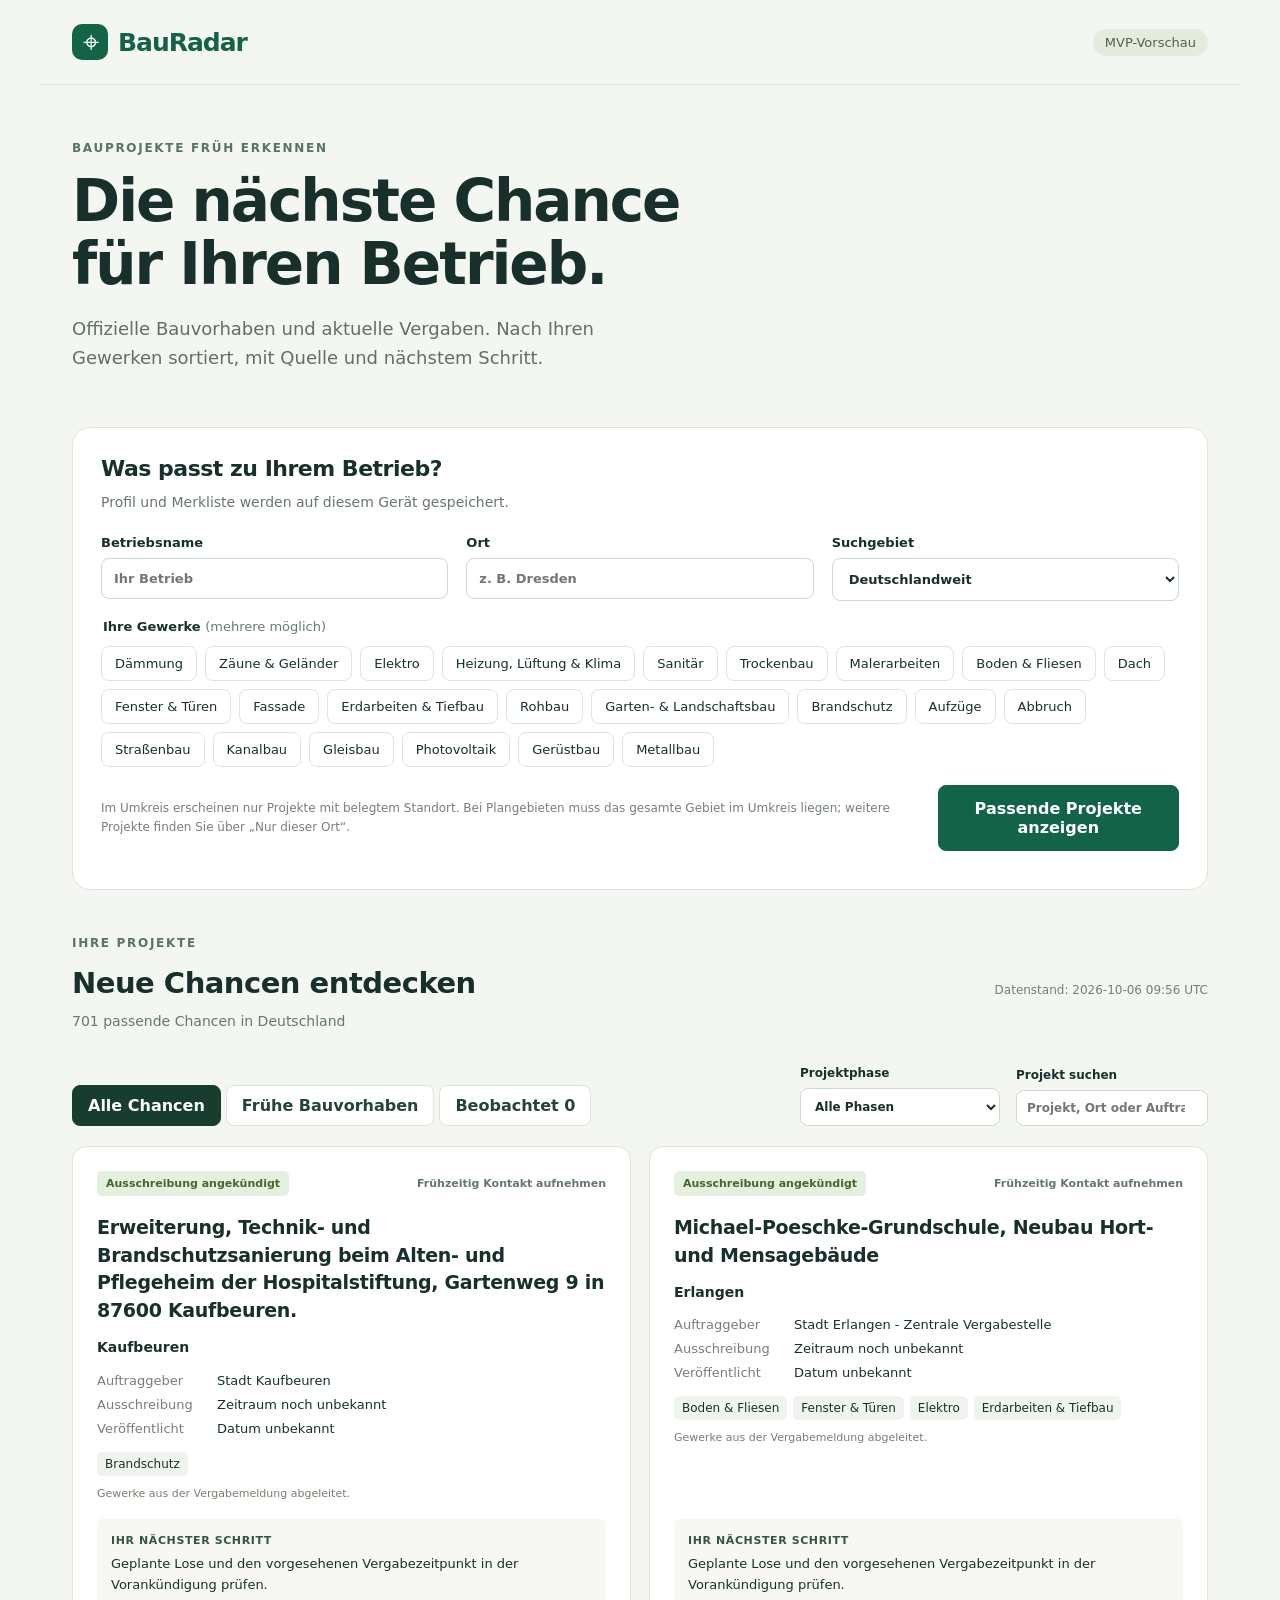
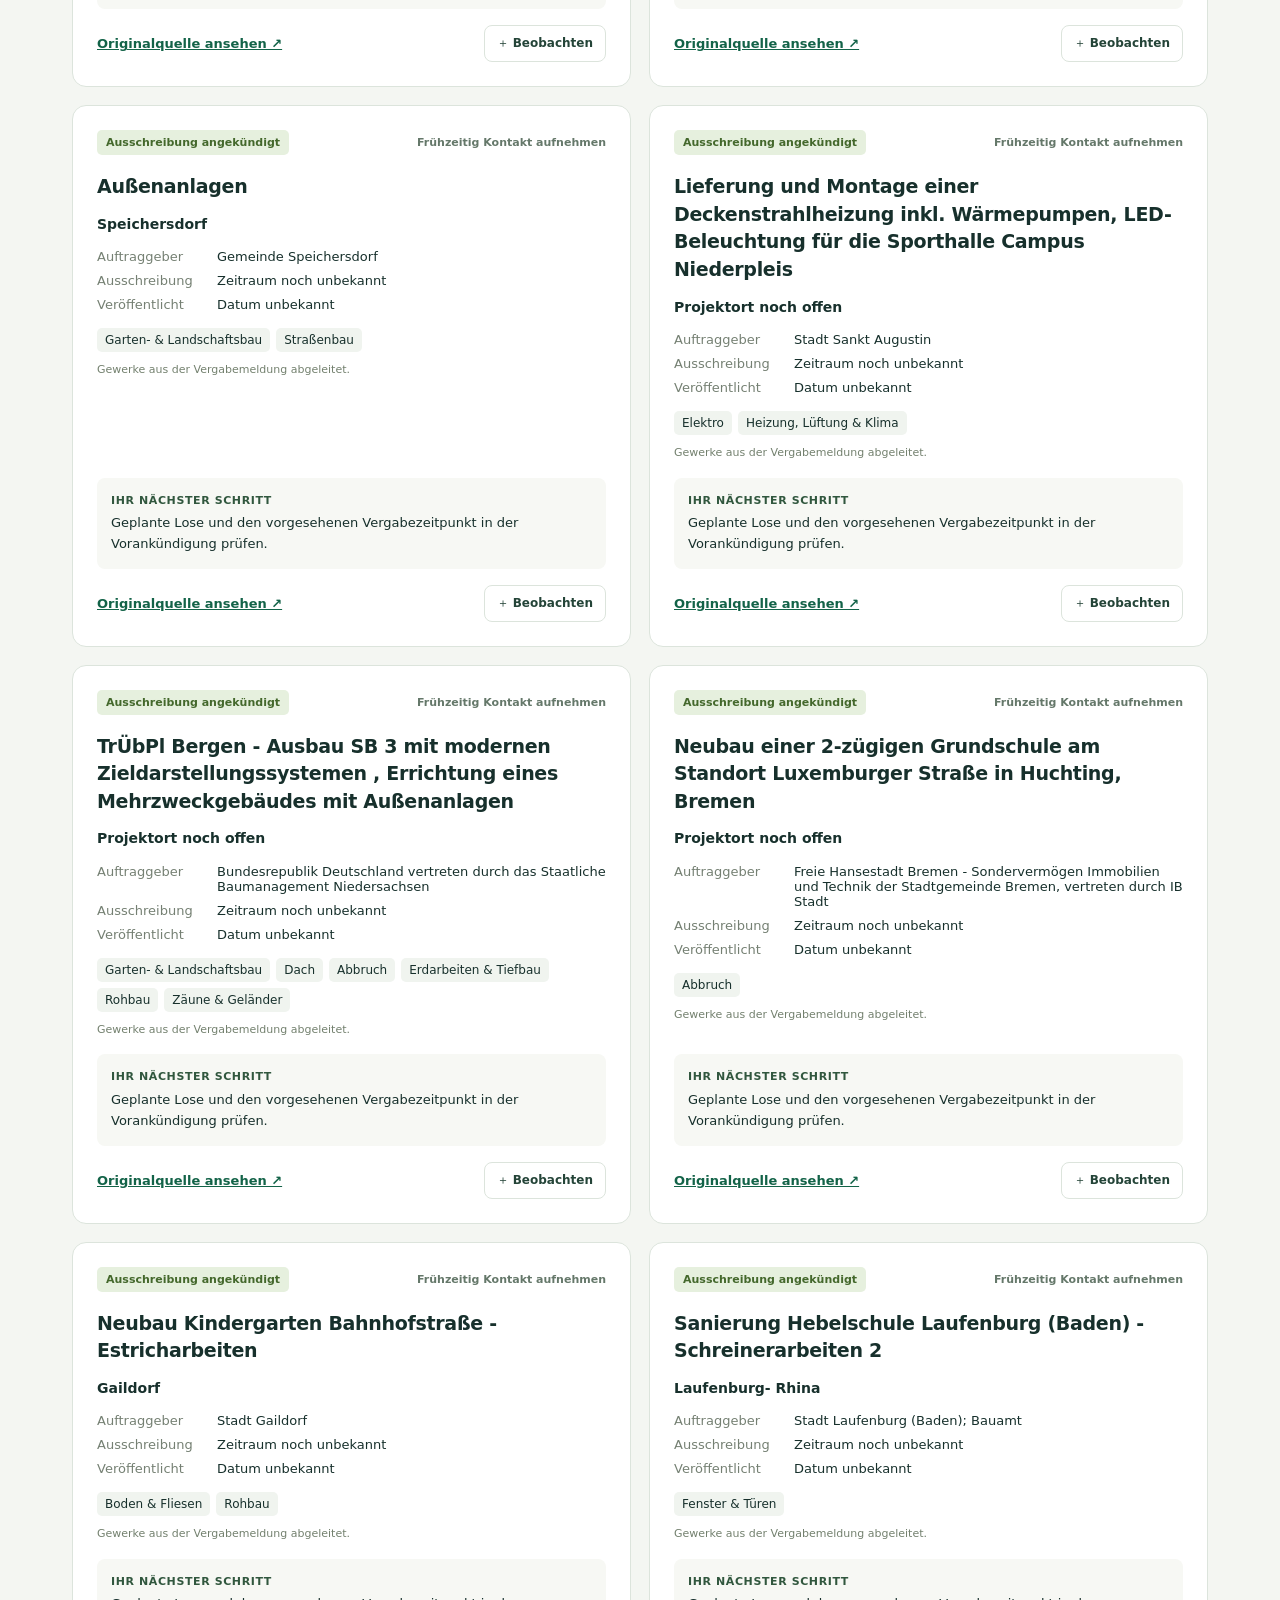
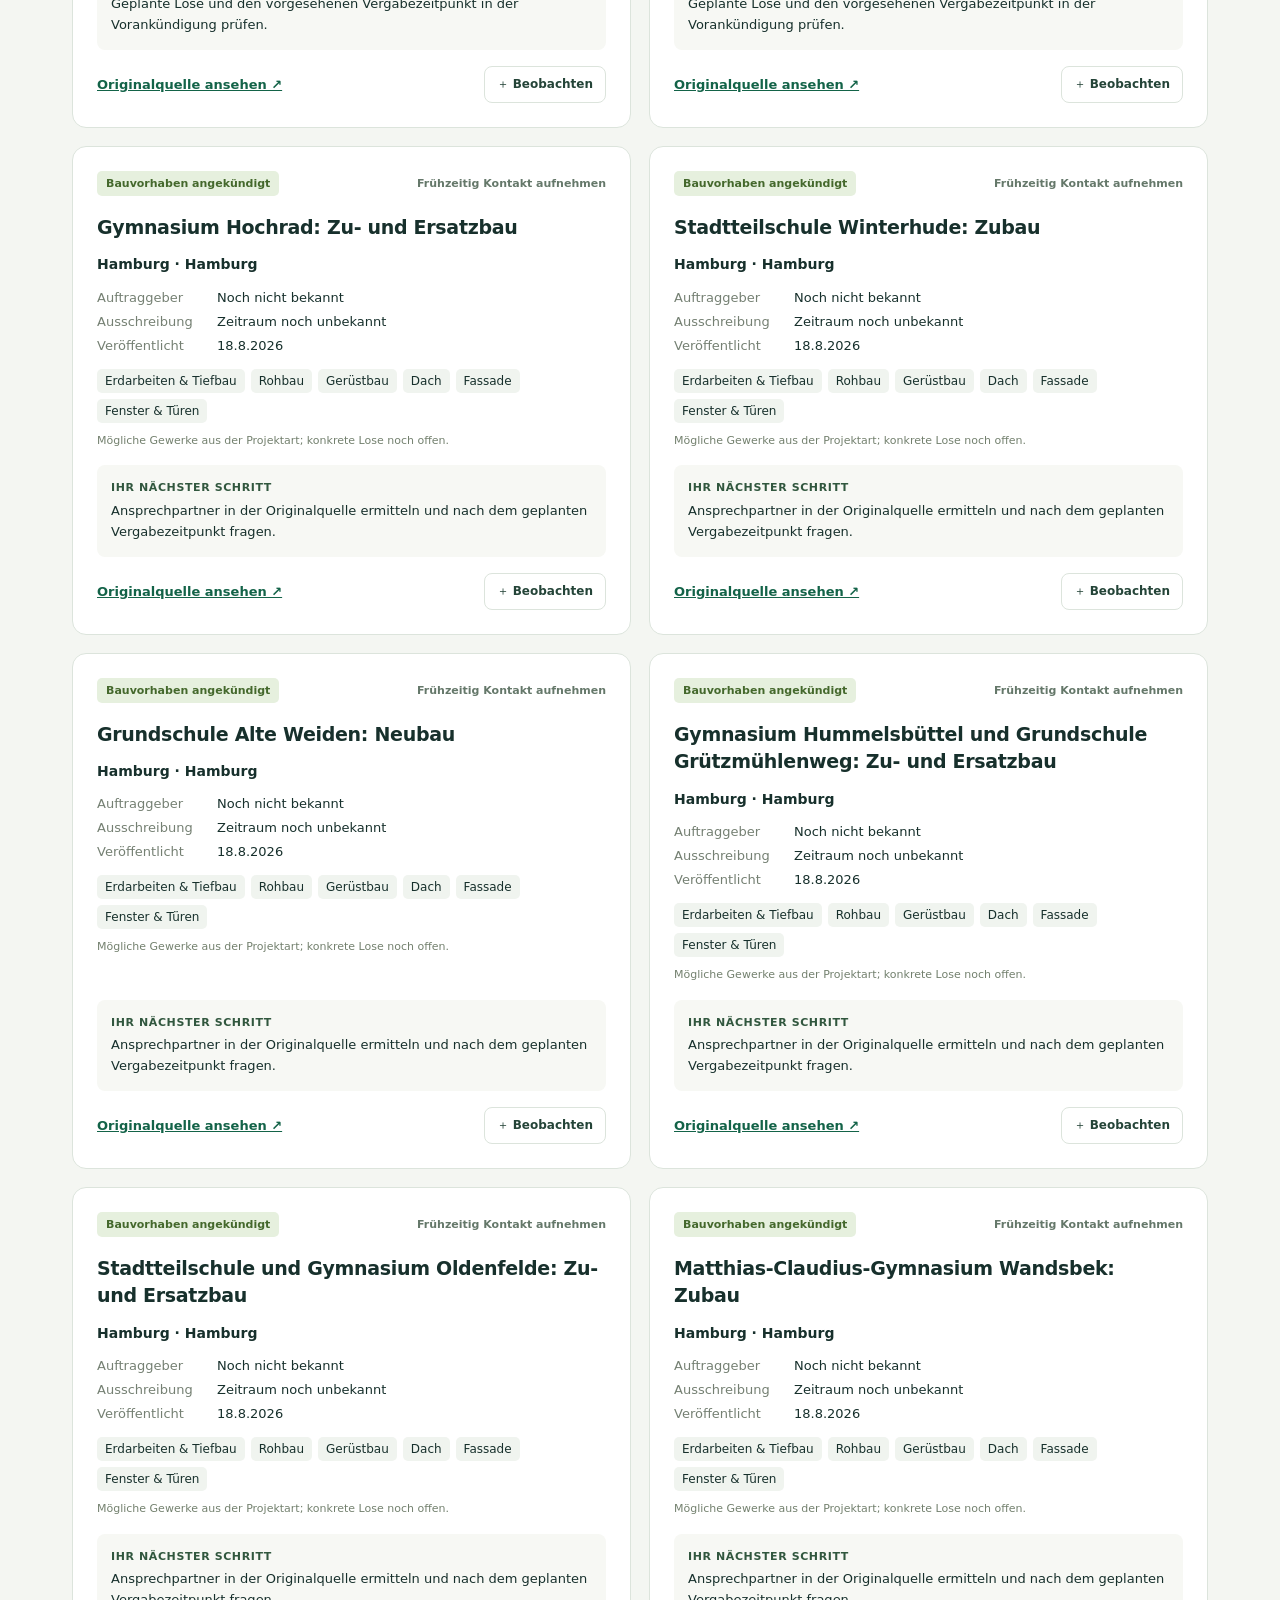
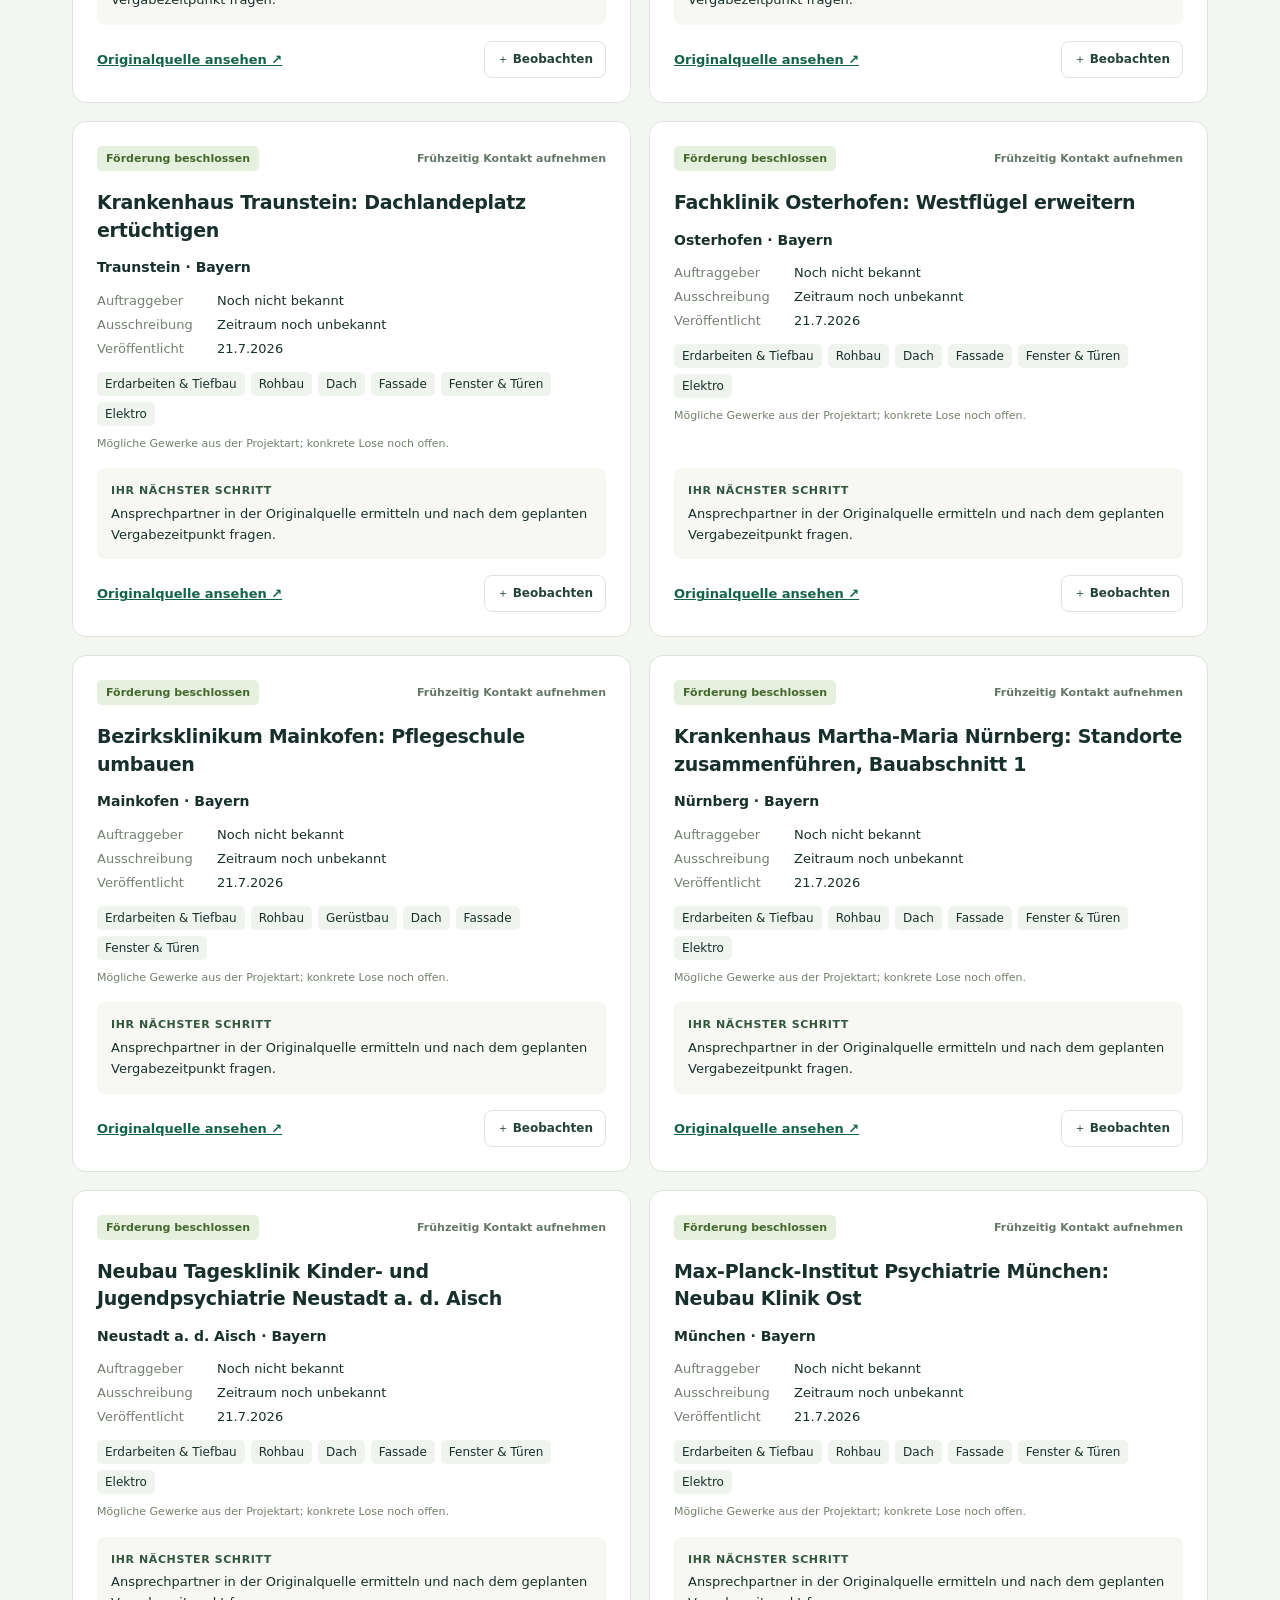
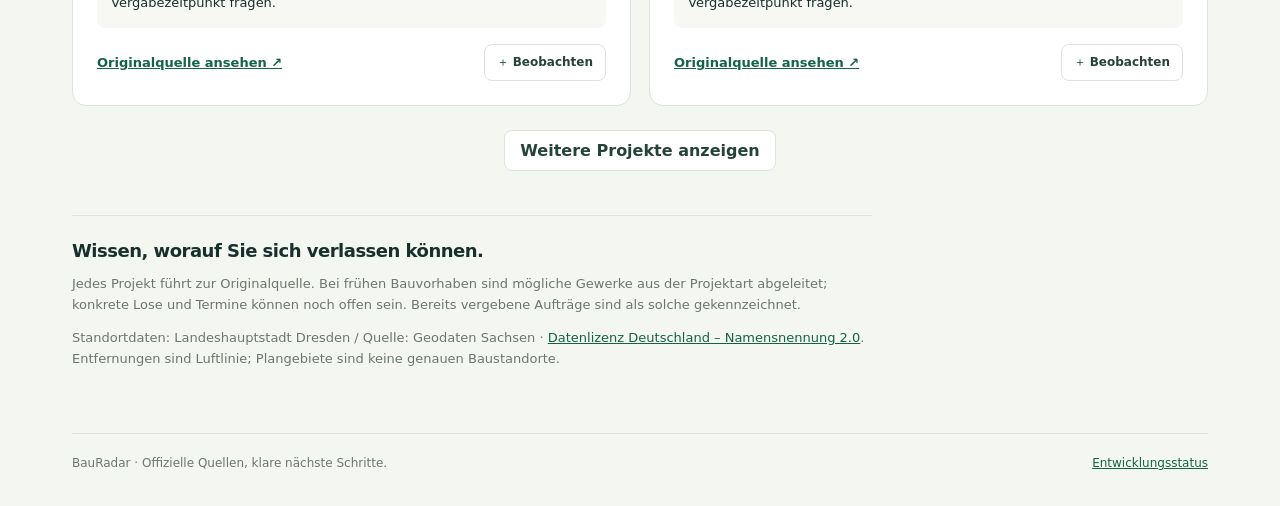
==== commit f57e42f4: "Build Dresden municipal pilot with verified plan geography and local radius profiles" ====
--- a/docs/index.html
+++ b/docs/index.html
@@ -7,28 +7,31 @@
 <link rel="stylesheet" href="bauradar.css">
 </head>
 <body>
-<header class="topbar"><a class="brand" href="./"><span class="brand-icon" aria-hidden="true">⌖</span> BauRadar</a><span class="preview">MVP-Vorschau</span></header>
+<header class="topbar"><a class="brand" href="./"><span class="brand-icon" aria-hidden="true">⌖</span> BauRadar</a><div class="account-controls"><span class="preview">MVP-Vorschau</span><button id="accountOpen" hidden>Anmelden</button><button id="logout" hidden>Abmelden</button></div></header>
 <main>
 <section class="intro"><p class="eyebrow">BAUPROJEKTE FRÜH ERKENNEN</p><h1>Die nächste Chance<br>für Ihren Betrieb.</h1><p>Offizielle Bauvorhaben und aktuelle Vergaben. Nach Ihren Gewerken sortiert, mit Quelle und nächstem Schritt.</p></section>
+<section id="accountPanel" class="panel account-panel" hidden aria-labelledby="accountTitle"><h2 id="accountTitle">Bei BauRadar anmelden</h2><p>Ihr Betriebsprofil und Ihre Merkliste auf allen Geräten.</p><form id="accountForm"><label>E-Mail<input id="accountEmail" type="email" autocomplete="email" required maxlength="254"></label><label>Passwort<input id="accountPassword" type="password" autocomplete="current-password" required minlength="12" maxlength="200"></label><div class="form-footer"><button class="primary" type="submit">Anmelden</button><button id="register" type="button" hidden>Konto erstellen</button><button id="accountClose" type="button">Schließen</button></div></form><p id="accountMessage" role="status"></p></section>
 <section class="profile panel" aria-labelledby="profileTitle">
 <div><h2 id="profileTitle">Was passt zu Ihrem Betrieb?</h2><p id="profileHint">Profil und Merkliste werden auf diesem Gerät gespeichert.</p></div>
 <form id="profileForm">
 <label>Betriebsname<input id="companyName" maxlength="120" autocomplete="organization" placeholder="Ihr Betrieb"></label>
-<label>Ort<input id="companyCity" maxlength="100" autocomplete="address-level2" placeholder="z. B. München"></label>
-<label>Suchgebiet<select id="locationMode"><option value="all">Deutschlandweit</option><option value="city">Nur dieser Ort</option></select></label>
+<label>Ort<input id="companyCity" maxlength="100" autocomplete="address-level2" placeholder="z. B. Dresden"></label>
+<label>Suchgebiet<select id="locationMode"><option value="all">Deutschlandweit</option><option value="city">Nur dieser Ort</option><option value="radius">Umkreis meines Standorts</option></select></label>
+<div id="radiusControls" class="radius-controls" hidden><label>Betriebsadresse in Dresden<input id="companyAddress" maxlength="200" list="addressSuggestions" autocomplete="street-address" placeholder="Straße und Hausnummer"><datalist id="addressSuggestions"></datalist></label><label>Umkreis in km<input id="companyRadius" type="number" min="1" max="500" step="1" value="50"></label><p id="locationHint" role="status">Wählen Sie eine Adresse aus den Vorschlägen. Ihre Suche bleibt auf diesem Gerät.</p></div>
 <fieldset><legend>Ihre Gewerke <span>(mehrere möglich)</span></legend><div id="tradeChoices" class="trade-choices"></div></fieldset>
-<div class="form-footer"><p>Entfernungen und Umkreissuche folgen mit geprüften Standortdaten.</p><button type="submit" class="primary">Passende Projekte anzeigen</button></div>
+<div class="form-footer"><p>Im Umkreis erscheinen nur Projekte mit belegtem Standort. Bei Plangebieten muss das gesamte Gebiet im Umkreis liegen; weitere Projekte finden Sie über „Nur dieser Ort“.</p><button type="submit" class="primary">Passende Projekte anzeigen</button></div>
 </form><p id="profileMessage" class="message" role="status"></p>
 </section>
 <section class="results" aria-labelledby="feedTitle">
 <div class="results-heading"><div><p class="eyebrow">IHRE PROJEKTE</p><h2 id="feedTitle">Neue Chancen entdecken</h2><p id="resultCount" role="status">Projekte werden geladen …</p></div><span id="lastUpdate" class="updated"></span></div>
-<div class="filters"><div role="group" aria-label="Projektliste"><button data-view="all" class="active" aria-pressed="true">Alle Chancen</button><button data-view="early" aria-pressed="false">Frühe Bauvorhaben</button><button data-view="saved" aria-pressed="false">Beobachtet <span id="savedCount">0</span></button></div><label>Projektphase<select id="phaseFilter"><option value="">Alle Phasen</option><option value="funding">Förderung beschlossen</option><option value="tender">In Ausschreibung</option><option value="award">Bereits vergeben</option></select></label><label>Projekt suchen<input id="search" type="search" placeholder="Projekt, Ort oder Auftraggeber"></label></div>
+<div class="filters"><div role="group" aria-label="Projektliste"><button data-view="all" class="active" aria-pressed="true">Alle Chancen</button><button data-view="early" aria-pressed="false">Frühe Bauvorhaben</button><button data-view="saved" aria-pressed="false">Beobachtet <span id="savedCount">0</span></button></div><label>Projektphase<select id="phaseFilter"><option value="">Alle Phasen</option><option value="land_use_planning">Bauleitplanung</option><option value="funding">Förderung beschlossen</option><option value="tender">In Ausschreibung</option><option value="award">Bereits vergeben</option></select></label><label>Projekt suchen<input id="search" type="search" placeholder="Projekt, Ort oder Auftraggeber"></label></div>
 <div id="feed" class="feed" aria-live="polite"><p class="empty">Bauprojekte werden geladen …</p></div>
 <button id="loadMore" class="more" hidden>Weitere Projekte anzeigen</button>
 </section>
-<section class="source-note"><h2>Wissen, worauf Sie sich verlassen können.</h2><p>Jedes Projekt führt zur Originalquelle. Bei frühen Bauvorhaben sind mögliche Gewerke aus der Projektart abgeleitet; konkrete Lose und Termine können noch offen sein. Bereits vergebene Aufträge sind als solche gekennzeichnet.</p></section>
+<section class="source-note"><h2>Wissen, worauf Sie sich verlassen können.</h2><p>Jedes Projekt führt zur Originalquelle. Bei frühen Bauvorhaben sind mögliche Gewerke aus der Projektart abgeleitet; konkrete Lose und Termine können noch offen sein. Bereits vergebene Aufträge sind als solche gekennzeichnet.</p><p>Standortdaten: Landeshauptstadt Dresden / Quelle: Geodaten Sachsen · <a href="https://www.govdata.de/dl-de/by-2-0" target="_blank" rel="noopener noreferrer">Datenlizenz Deutschland – Namensnennung 2.0</a>. Entfernungen sind Luftlinie; Plangebiete sind keine genauen Baustandorte.</p></section>
 </main>
 <footer><span>BauRadar · Offizielle Quellen, klare nächste Schritte.</span><a href="development.html">Entwicklungsstatus</a></footer>
+<script src="geography.js" defer></script>
 <script src="app.js" defer></script>
 </body>
 </html>
--- a/docs/bauradar.css
+++ b/docs/bauradar.css
@@ -1,2 +1,15 @@
 :root{font-family:system-ui,-apple-system,BlinkMacSystemFont,"Segoe UI",sans-serif;color:#17302c;background:#f4f6f2;font-synthesis:none;--green:#136348;--line:#dce4dc}
 *{box-sizing:border-box}body{margin:0}a{color:var(--green)}button,input,select{font:inherit}button{cursor:pointer}button:focus-visible,input:focus-visible,select:focus-visible,a:focus-visible{outline:3px solid #db962e;outline-offset:3px}.topbar{max-width:1200px;margin:auto;padding:24px 32px;display:flex;align-items:center;justify-content:space-between;border-bottom:1px solid var(--line)}.brand{font-size:25px;font-weight:800;text-decoration:none;letter-spacing:-1px;display:flex;align-items:center;gap:10px}.brand-icon{display:grid;place-items:center;background:var(--green);color:white;width:36px;height:36px;border-radius:10px;font-size:29px}.preview{font-size:13px;background:#e4ebdf;padding:6px 12px;border-radius:20px;color:#506147}main{max-width:1136px;margin:auto;padding:0 0 50px}.intro{padding:54px 0 36px;max-width:740px}.eyebrow{font-size:12px;letter-spacing:1.7px;font-weight:750;color:#597369;margin:0 0 12px}h1{font-size:clamp(36px,5vw,58px);line-height:1.08;letter-spacing:-2px;margin:0 0 20px}h2{font-size:22px;letter-spacing:-.5px;margin:0 0 10px}p{line-height:1.6}.intro>p:last-child{font-size:18px;color:#5f7069;max-width:600px}.panel{background:white;border:1px solid var(--line);border-radius:18px;padding:28px}.profile>div p{color:#68766e;margin:0 0 22px;font-size:14px}form{display:grid;grid-template-columns:1fr 1fr 1fr;gap:18px}label{display:flex;flex-direction:column;gap:8px;font-size:13px;font-weight:650}input,select{border:1px solid #cdd8ce;border-radius:8px;background:white;padding:12px;min-width:0;color:#17302c}fieldset{grid-column:1/-1;border:0;margin:0;padding:0}legend{font-size:13px;font-weight:650;margin-bottom:12px}legend span{font-weight:400;color:#697b70}.trade-choices{display:flex;flex-wrap:wrap;gap:8px}.trade-choices label{display:block;cursor:pointer;font-weight:500}.trade-choices input{position:absolute;opacity:0;width:1px;height:1px}.trade-choices span{display:block;border:1px solid var(--line);padding:9px 13px;border-radius:8px;font-size:13px}.trade-choices input:checked+span{border-color:var(--green);background:#e9f3ed;color:var(--green)}.trade-choices input:focus-visible+span{outline:3px solid #db962e}.form-footer{grid-column:1/-1;display:flex;align-items:center;justify-content:space-between;gap:20px}.form-footer p{font-size:12px;color:#758077;margin:0}button{border:1px solid var(--line);border-radius:8px;padding:10px 15px;background:white;color:#244438;font-weight:650}.primary{background:var(--green);border-color:var(--green);color:white;padding:13px 20px}.message{font-size:13px;margin:10px 0 0;color:var(--green)}.results{margin-top:44px}.results-heading{display:flex;justify-content:space-between;align-items:center;gap:20px}.results-heading h2{font-size:29px}.results-heading p:not(.eyebrow){font-size:14px;color:#65786d;margin-top:5px}.updated{font-size:12px;color:#738074}.filters{display:flex;align-items:flex-end;flex-wrap:wrap;gap:16px;margin:20px 0}.filters>div{display:flex;gap:5px;margin-right:auto}.filters label{font-size:12px}.filters select,.filters input{padding:10px}.filters button.active{background:#173d2e;color:white;border-color:#173d2e}.feed{display:grid;grid-template-columns:repeat(2,minmax(0,1fr));gap:18px}.project-card{display:flex;flex-direction:column;border:1px solid var(--line);border-radius:14px;padding:24px;background:white}.card-top{display:flex;justify-content:space-between;gap:12px;align-items:center}.phase{font-size:11px;font-weight:750;padding:6px 9px;border-radius:5px;background:#eef1ec;color:#53684c}.phase.early{background:#e6f0de;color:#44682c}.phase.tender{background:#e3eee9;color:#146346}.priority{font-size:11px;font-weight:650;color:#65786a}h3{font-size:19px;line-height:1.45;margin:18px 0 12px;letter-spacing:-.3px}.location{font-weight:600;font-size:14px;margin:0 0 14px}.facts{display:grid;gap:9px;font-size:13px;margin:0}.facts>div{display:grid;grid-template-columns:110px 1fr;gap:10px}.facts dt{color:#758073}.facts dd{margin:0;overflow-wrap:anywhere}.trade-chips{display:flex;flex-wrap:wrap;gap:6px;margin:16px 0 6px}.trade-chips span{background:#f0f4ef;border-radius:5px;padding:5px 8px;font-size:12px}.trade-note{font-size:11px;color:#73806e;margin:3px 0 16px}.action{margin-top:auto;padding:14px;background:#f7f8f4;border-radius:8px;font-size:13px;line-height:1.6}.action strong{display:block;color:#31573e;font-size:11px;text-transform:uppercase;letter-spacing:.6px;margin-bottom:4px}.card-footer{display:flex;align-items:center;justify-content:space-between;gap:10px;margin-top:16px}.card-footer a{font-size:13px;font-weight:650}.watch{font-size:12px;padding:9px 12px}.watch[aria-pressed=true]{background:#eaf2e6;color:#466434}.empty{grid-column:1/-1;background:white;padding:36px;border:1px dashed #c8d4c9;border-radius:12px;color:#637065}.more{display:block;margin:24px auto 0}button[hidden]{display:none}.source-note{border-top:1px solid var(--line);margin-top:44px;padding-top:24px;max-width:800px}.source-note h2{font-size:18px}.source-note p{font-size:13px;color:#6b776d}footer{border-top:1px solid var(--line);max-width:1136px;margin:auto;padding:22px 0 36px;display:flex;justify-content:space-between;gap:20px;font-size:12px;color:#6b776d}@media(max-width:1200px){main,footer{margin-left:32px;margin-right:32px}}@media(max-width:720px){.topbar{padding:18px 20px}main,footer{margin-left:20px;margin-right:20px}.intro{padding-top:34px}h1{letter-spacing:-1px}.panel{padding:20px}form{grid-template-columns:1fr}.form-footer{align-items:flex-start;flex-direction:column}.primary{width:100%}.feed{grid-template-columns:1fr}.filters>div{width:100%;flex-wrap:wrap}.filters label{flex:1;min-width:130px}.results-heading{align-items:flex-start;flex-direction:column;gap:0}.project-card{padding:20px}.card-footer{flex-wrap:wrap}footer{flex-direction:column}}
+
+[hidden]{display:none!important}.account-controls{display:flex;align-items:center;gap:12px}.account-panel{margin-bottom:20px}.account-panel p{font-size:14px;color:#65786d}#accountMessage{color:#9c3b25}
+.topbar{flex-wrap:wrap;gap:12px}.account-controls{flex-wrap:wrap}.project-card h3{overflow-wrap:anywhere}@media(max-width:720px){.account-controls{max-width:100%;gap:8px}.filters input,.filters select{width:100%}.account-panel form{grid-template-columns:minmax(0,1fr)}}
+.project-history{margin:16px 0;border-top:1px solid var(--line);padding-top:12px;font-size:13px}
+.project-history summary{cursor:pointer;font-weight:600;min-height:44px;display:flex;align-items:center}
+.project-history ol{padding-left:20px;margin:8px 0}
+.project-history li{padding:8px 0;display:flex;flex-wrap:wrap;gap:6px 12px;border-bottom:1px solid var(--line)}
+.project-history time{font-weight:600}.project-history a{margin-left:auto;min-height:32px}
+.project-history p{color:#65786d;font-size:12px}
+
+.project-history .history-title{flex-basis:100%;overflow-wrap:anywhere}
+
+.radius-controls{grid-column:1/-1;display:grid;grid-template-columns:2fr 1fr;gap:1rem}.radius-controls[hidden]{display:none}.radius-controls p{grid-column:1/-1;overflow-wrap:anywhere}.distance{font-weight:600;color:#155e54}@media(max-width:600px){.radius-controls{grid-template-columns:1fr}}
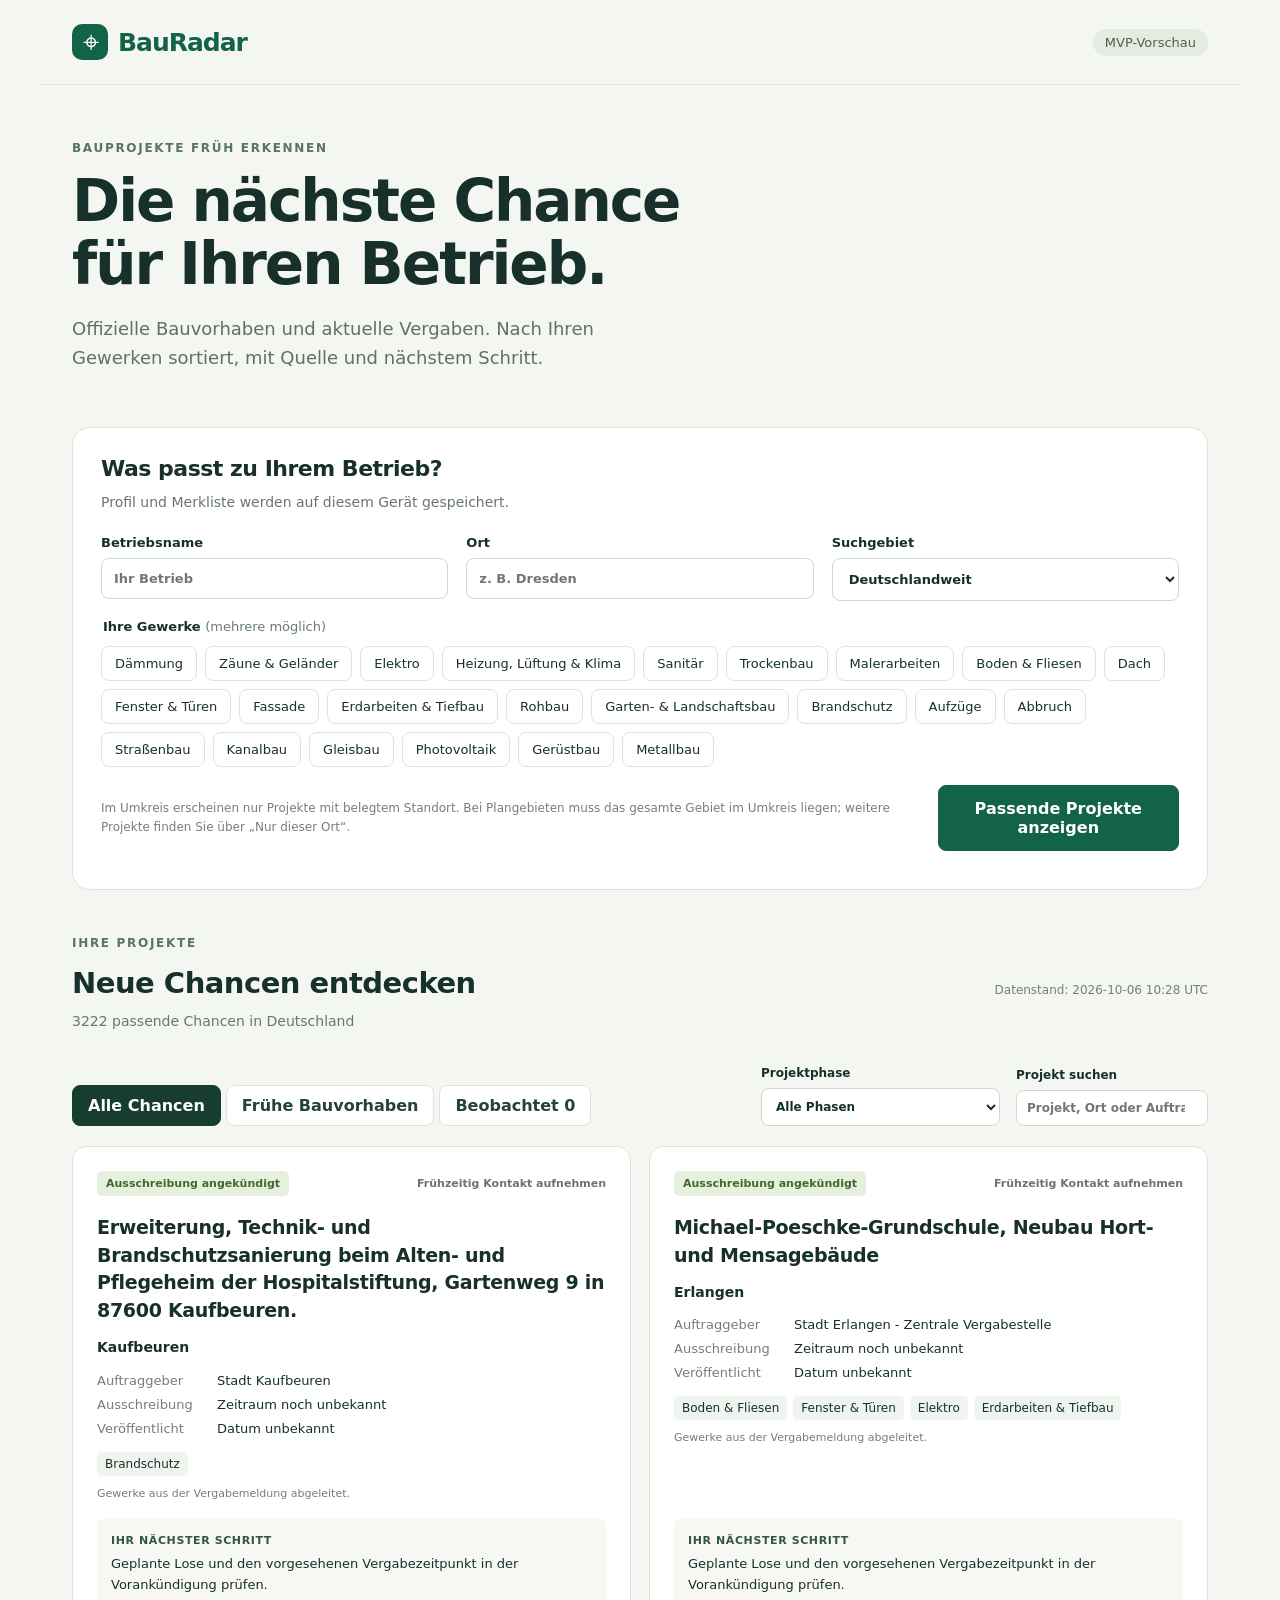
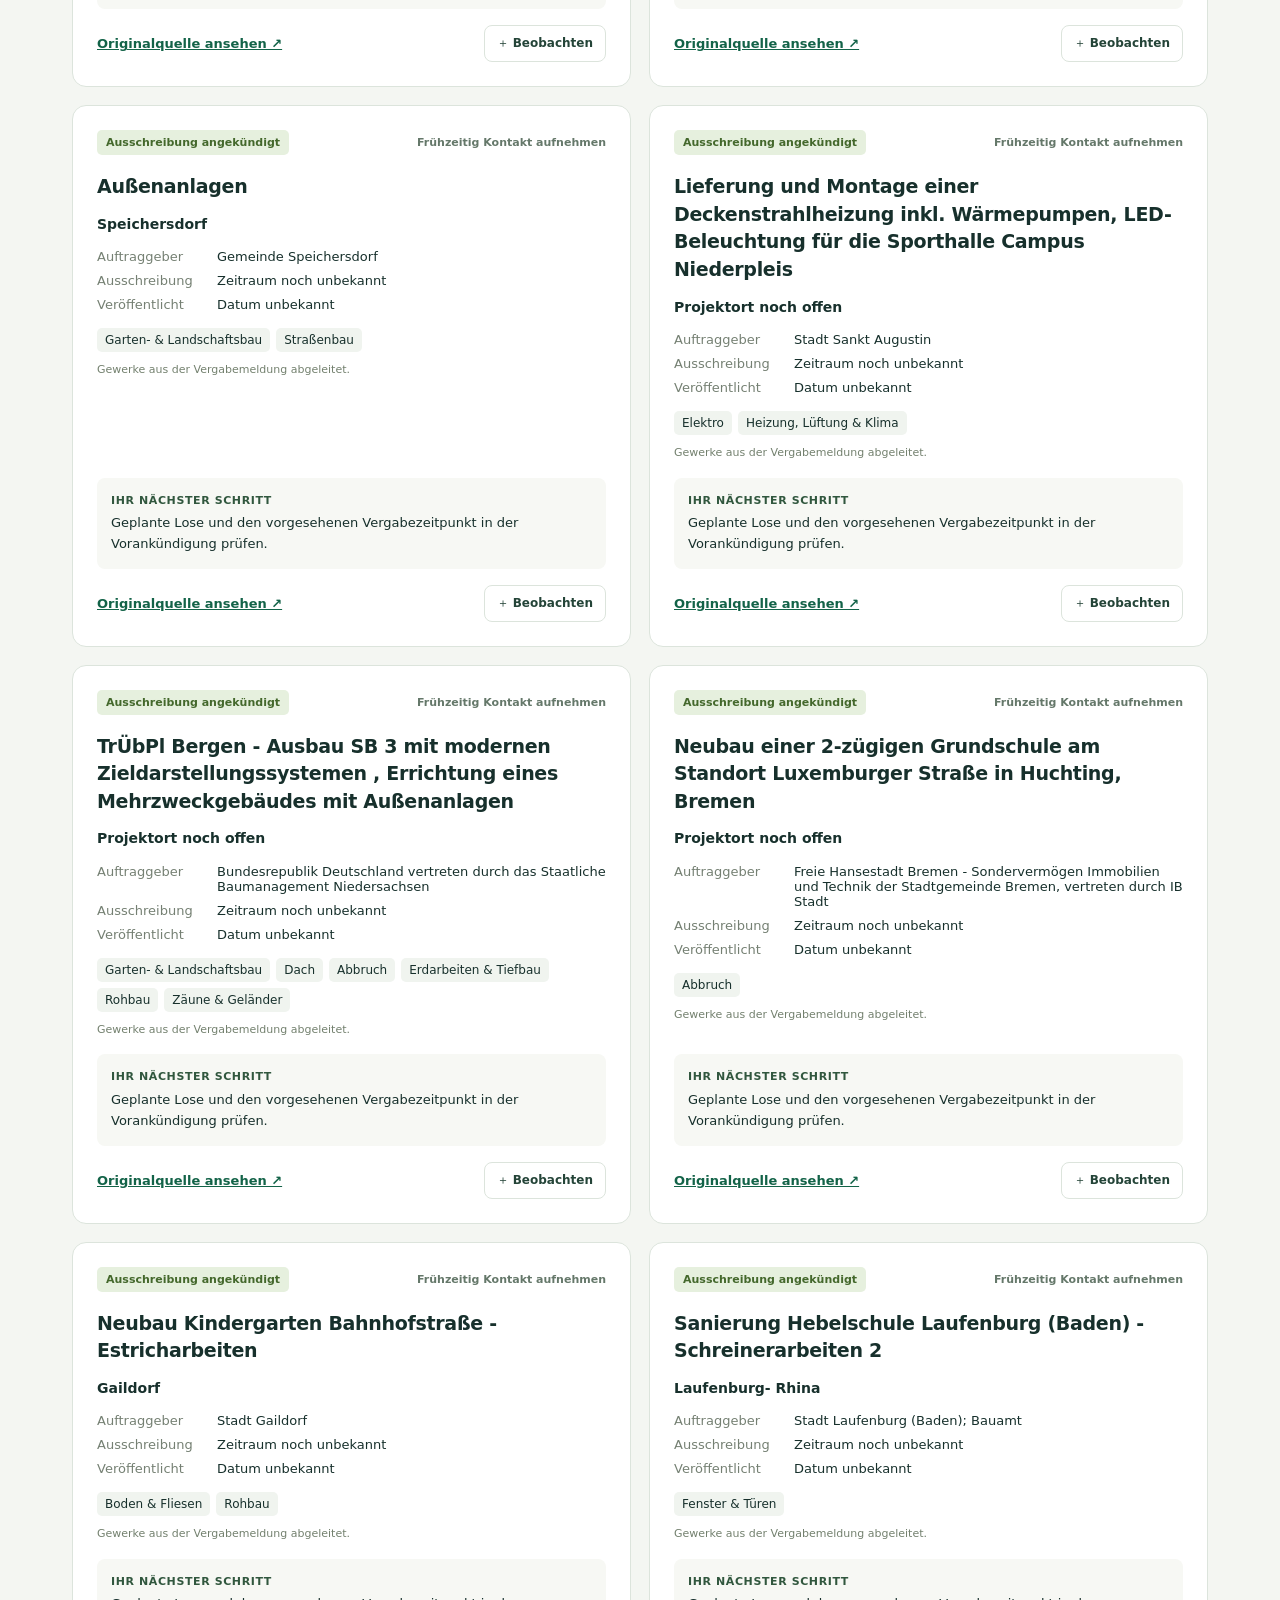
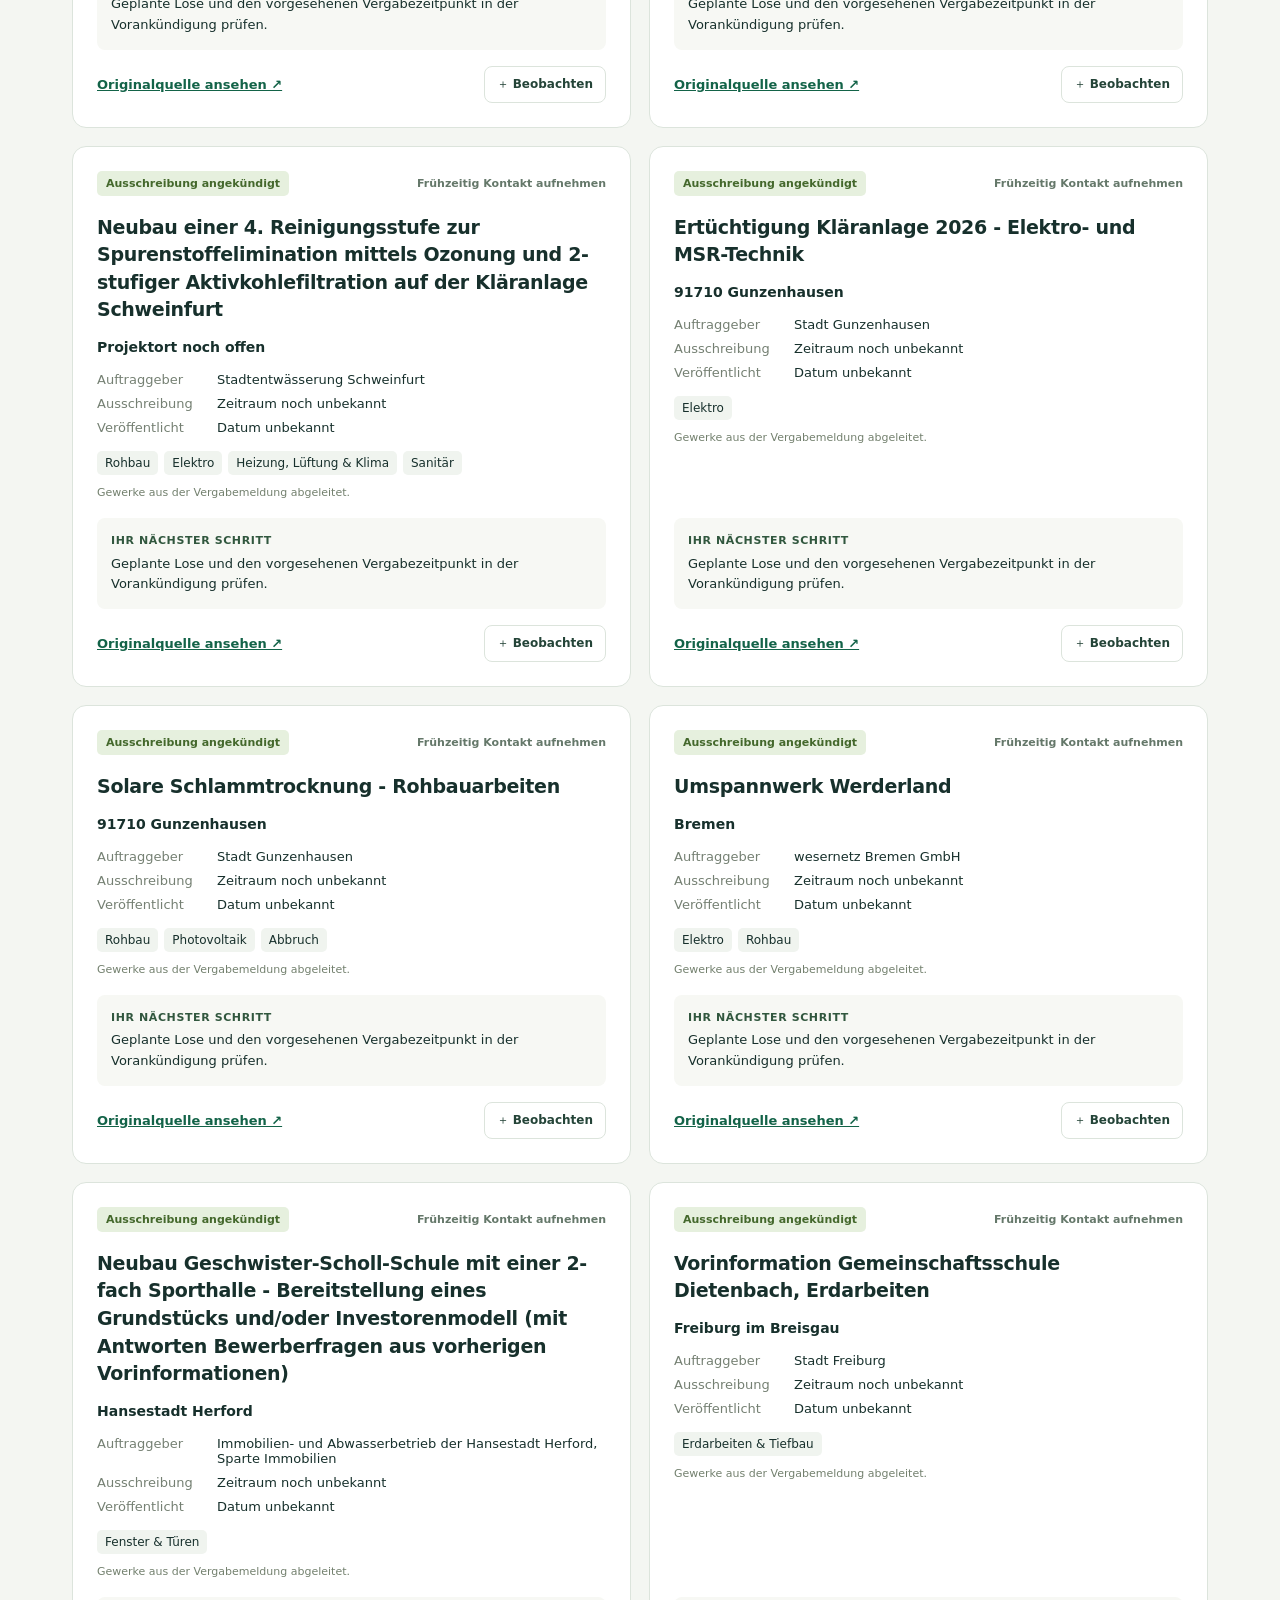
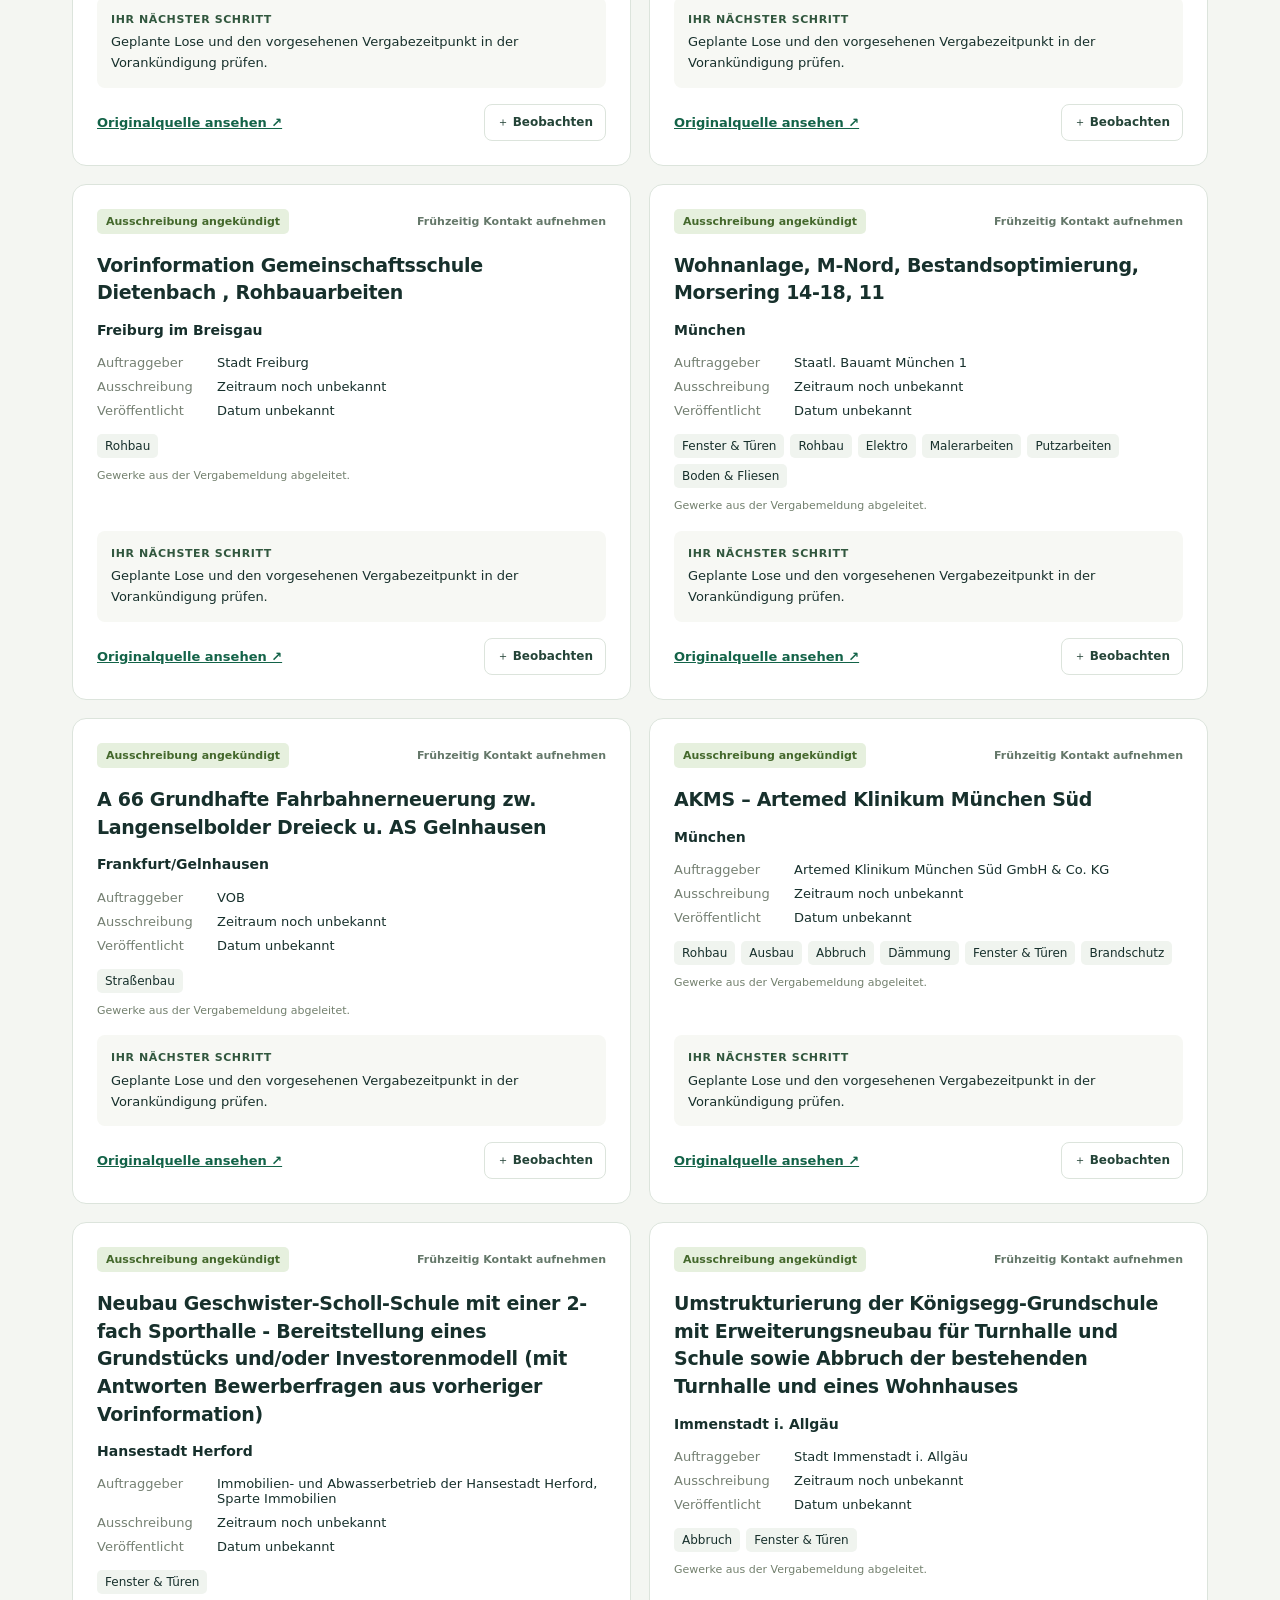
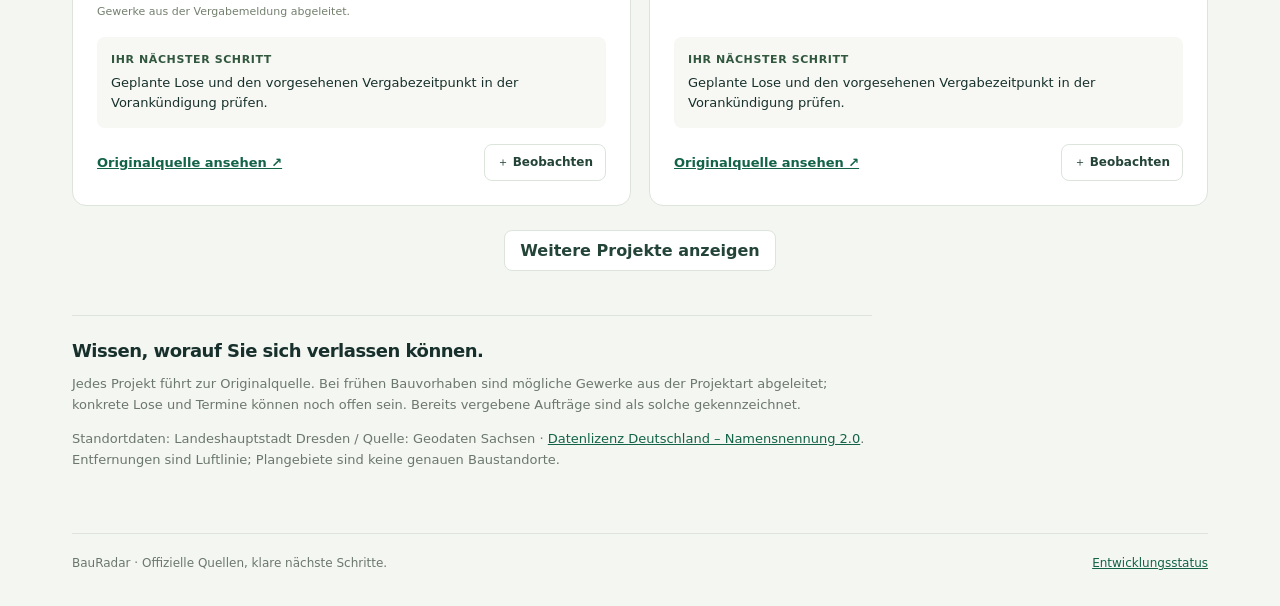
==== commit 2f62ef6e: "Avoid implying older published tenders are still open in the enlarged window" ====
--- a/docs/index.html
+++ b/docs/index.html
@@ -24,7 +24,7 @@
 </section>
 <section class="results" aria-labelledby="feedTitle">
 <div class="results-heading"><div><p class="eyebrow">IHRE PROJEKTE</p><h2 id="feedTitle">Neue Chancen entdecken</h2><p id="resultCount" role="status">Projekte werden geladen …</p></div><span id="lastUpdate" class="updated"></span></div>
-<div class="filters"><div role="group" aria-label="Projektliste"><button data-view="all" class="active" aria-pressed="true">Alle Chancen</button><button data-view="early" aria-pressed="false">Frühe Bauvorhaben</button><button data-view="saved" aria-pressed="false">Beobachtet <span id="savedCount">0</span></button></div><label>Projektphase<select id="phaseFilter"><option value="">Alle Phasen</option><option value="land_use_planning">Bauleitplanung</option><option value="funding">Förderung beschlossen</option><option value="tender">In Ausschreibung</option><option value="award">Bereits vergeben</option></select></label><label>Projekt suchen<input id="search" type="search" placeholder="Projekt, Ort oder Auftraggeber"></label></div>
+<div class="filters"><div role="group" aria-label="Projektliste"><button data-view="all" class="active" aria-pressed="true">Alle Chancen</button><button data-view="early" aria-pressed="false">Frühe Bauvorhaben</button><button data-view="saved" aria-pressed="false">Beobachtet <span id="savedCount">0</span></button></div><label>Projektphase<select id="phaseFilter"><option value="">Alle Phasen</option><option value="land_use_planning">Bauleitplanung</option><option value="funding">Förderung beschlossen</option><option value="tender">Ausschreibung veröffentlicht</option><option value="award">Bereits vergeben</option></select></label><label>Projekt suchen<input id="search" type="search" placeholder="Projekt, Ort oder Auftraggeber"></label></div>
 <div id="feed" class="feed" aria-live="polite"><p class="empty">Bauprojekte werden geladen …</p></div>
 <button id="loadMore" class="more" hidden>Weitere Projekte anzeigen</button>
 </section>
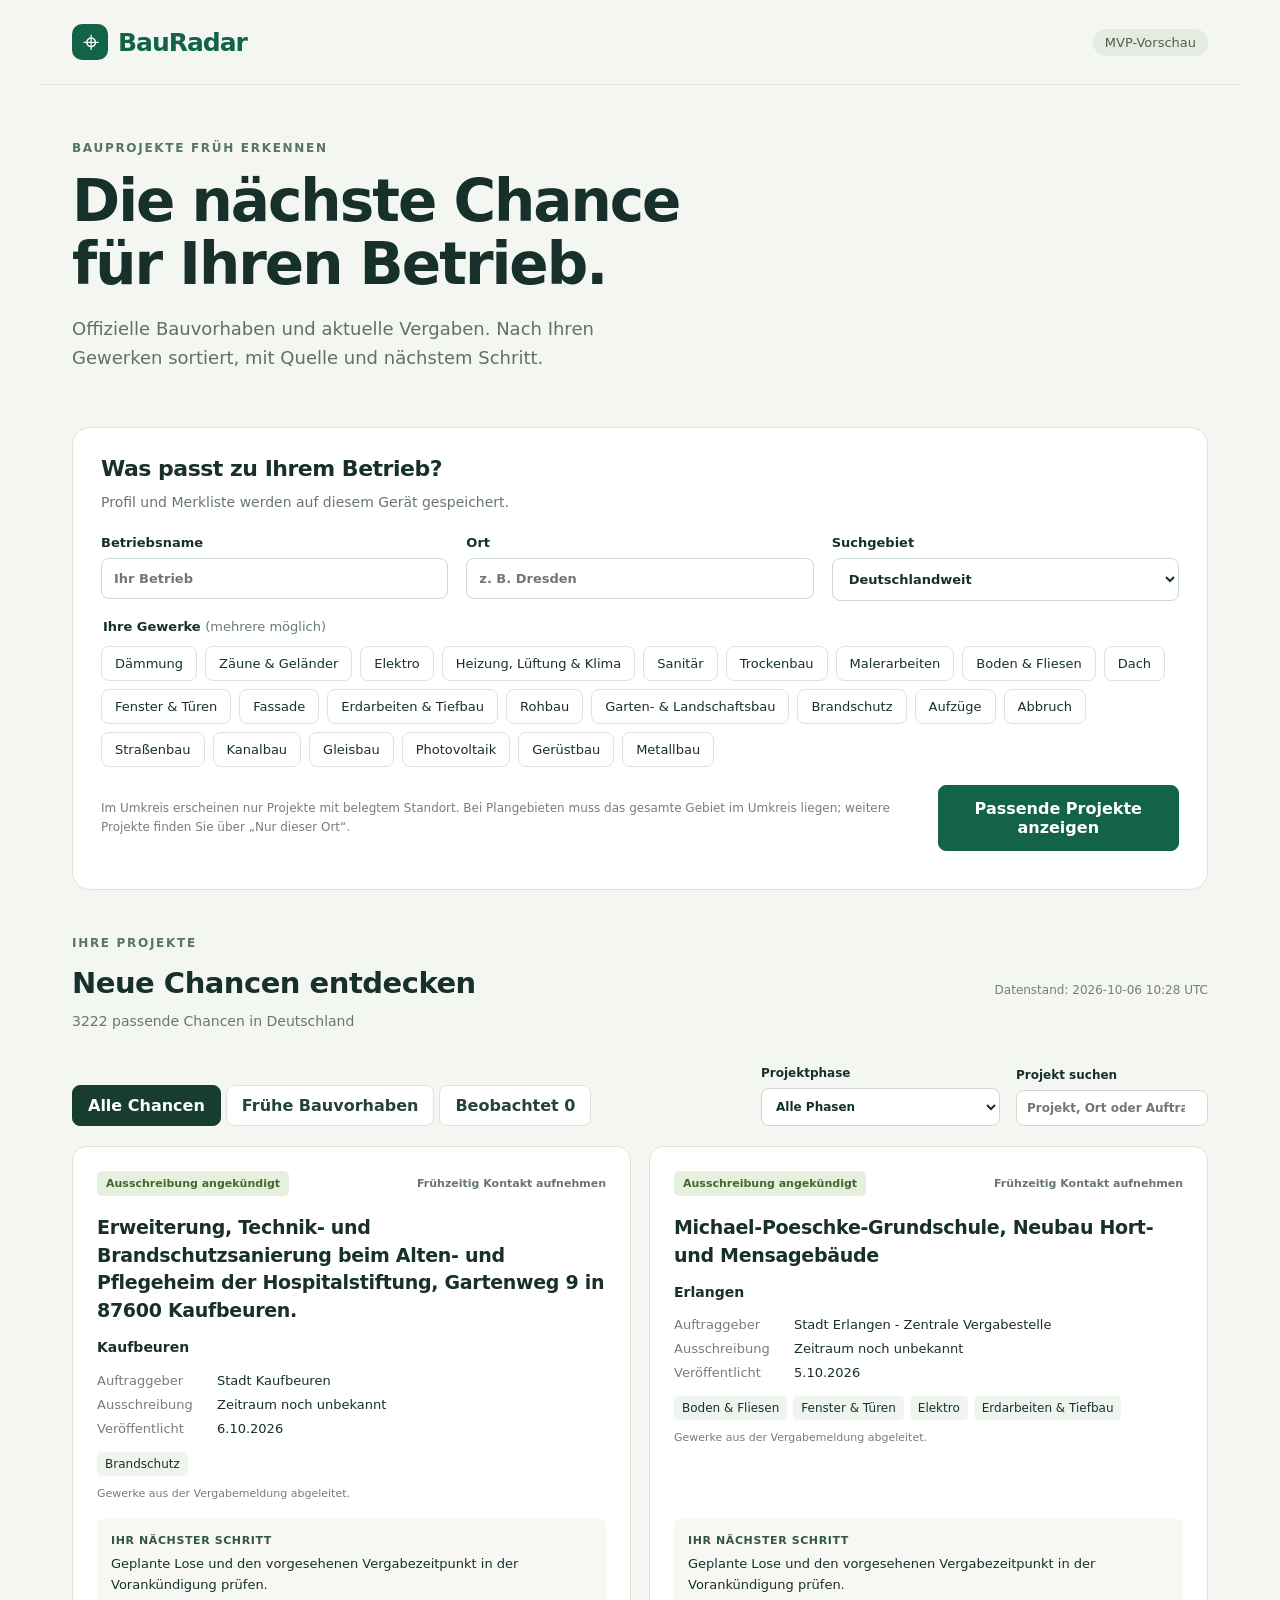
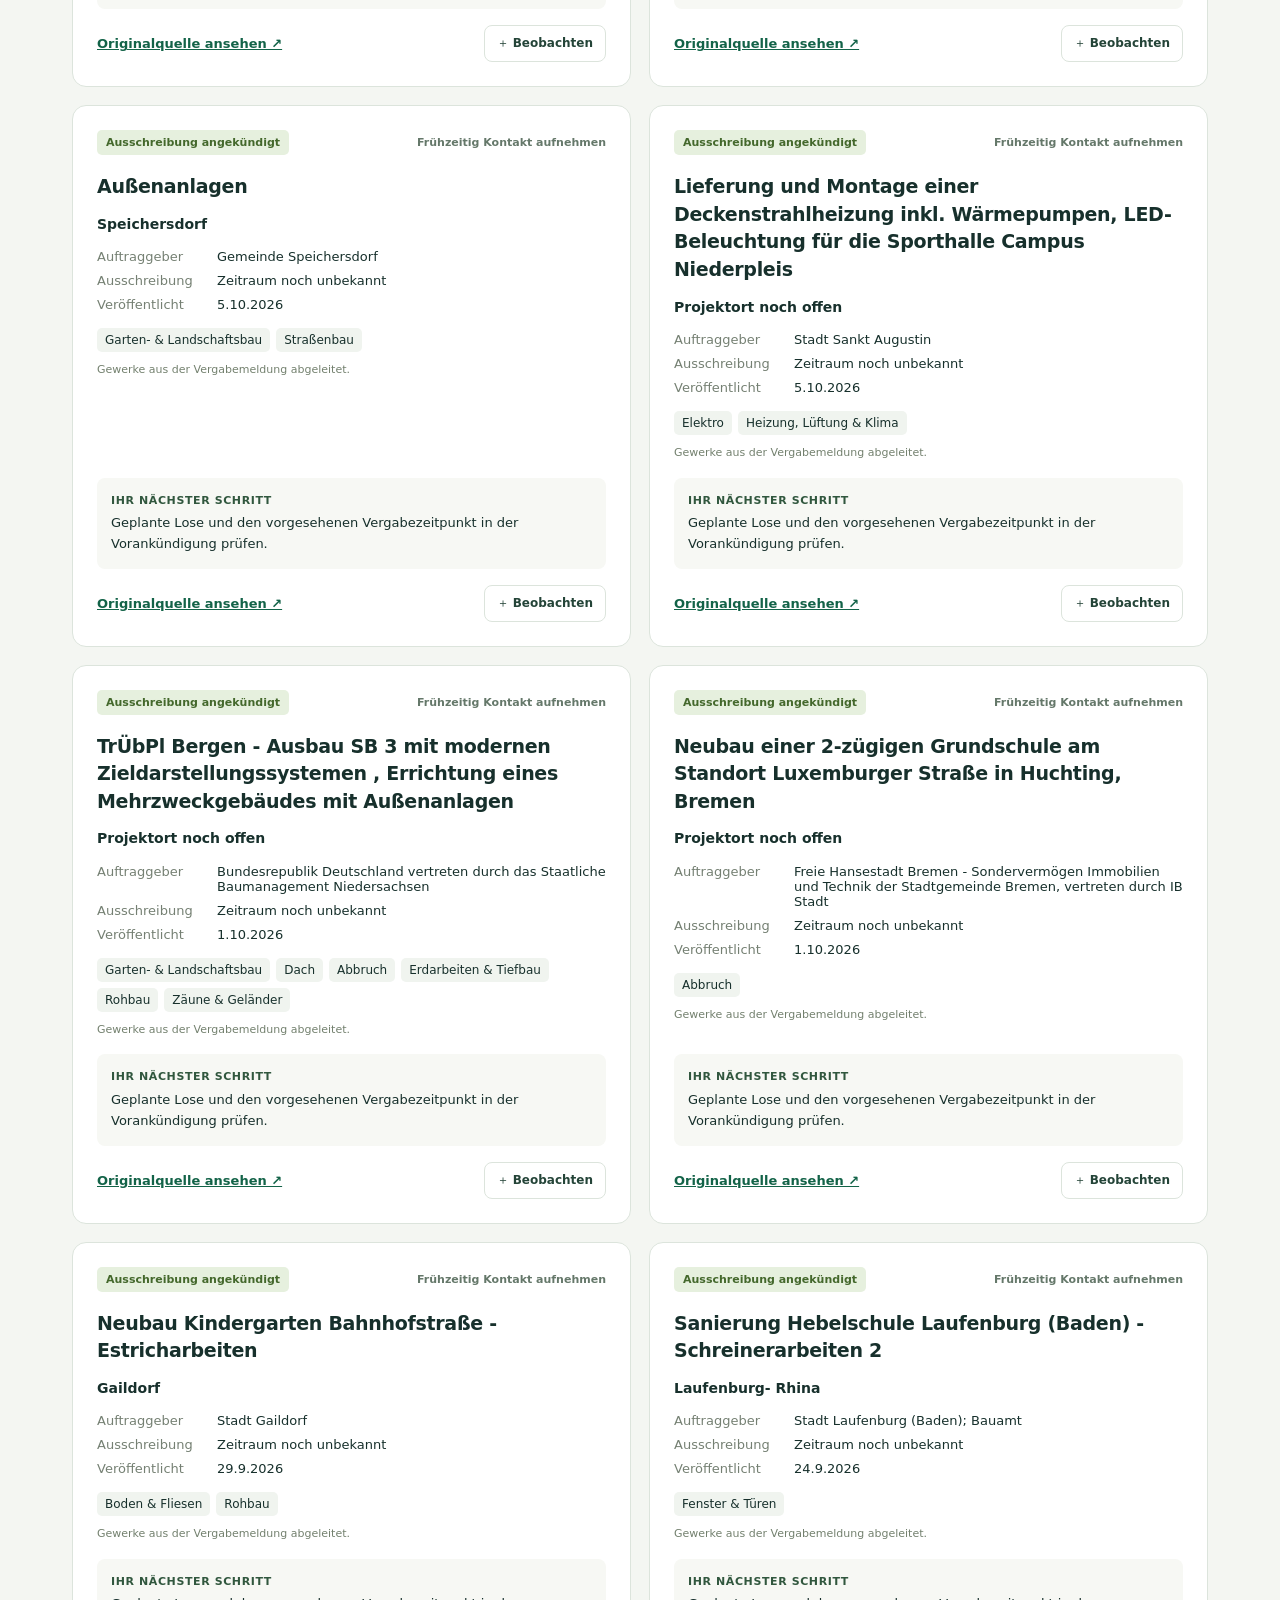
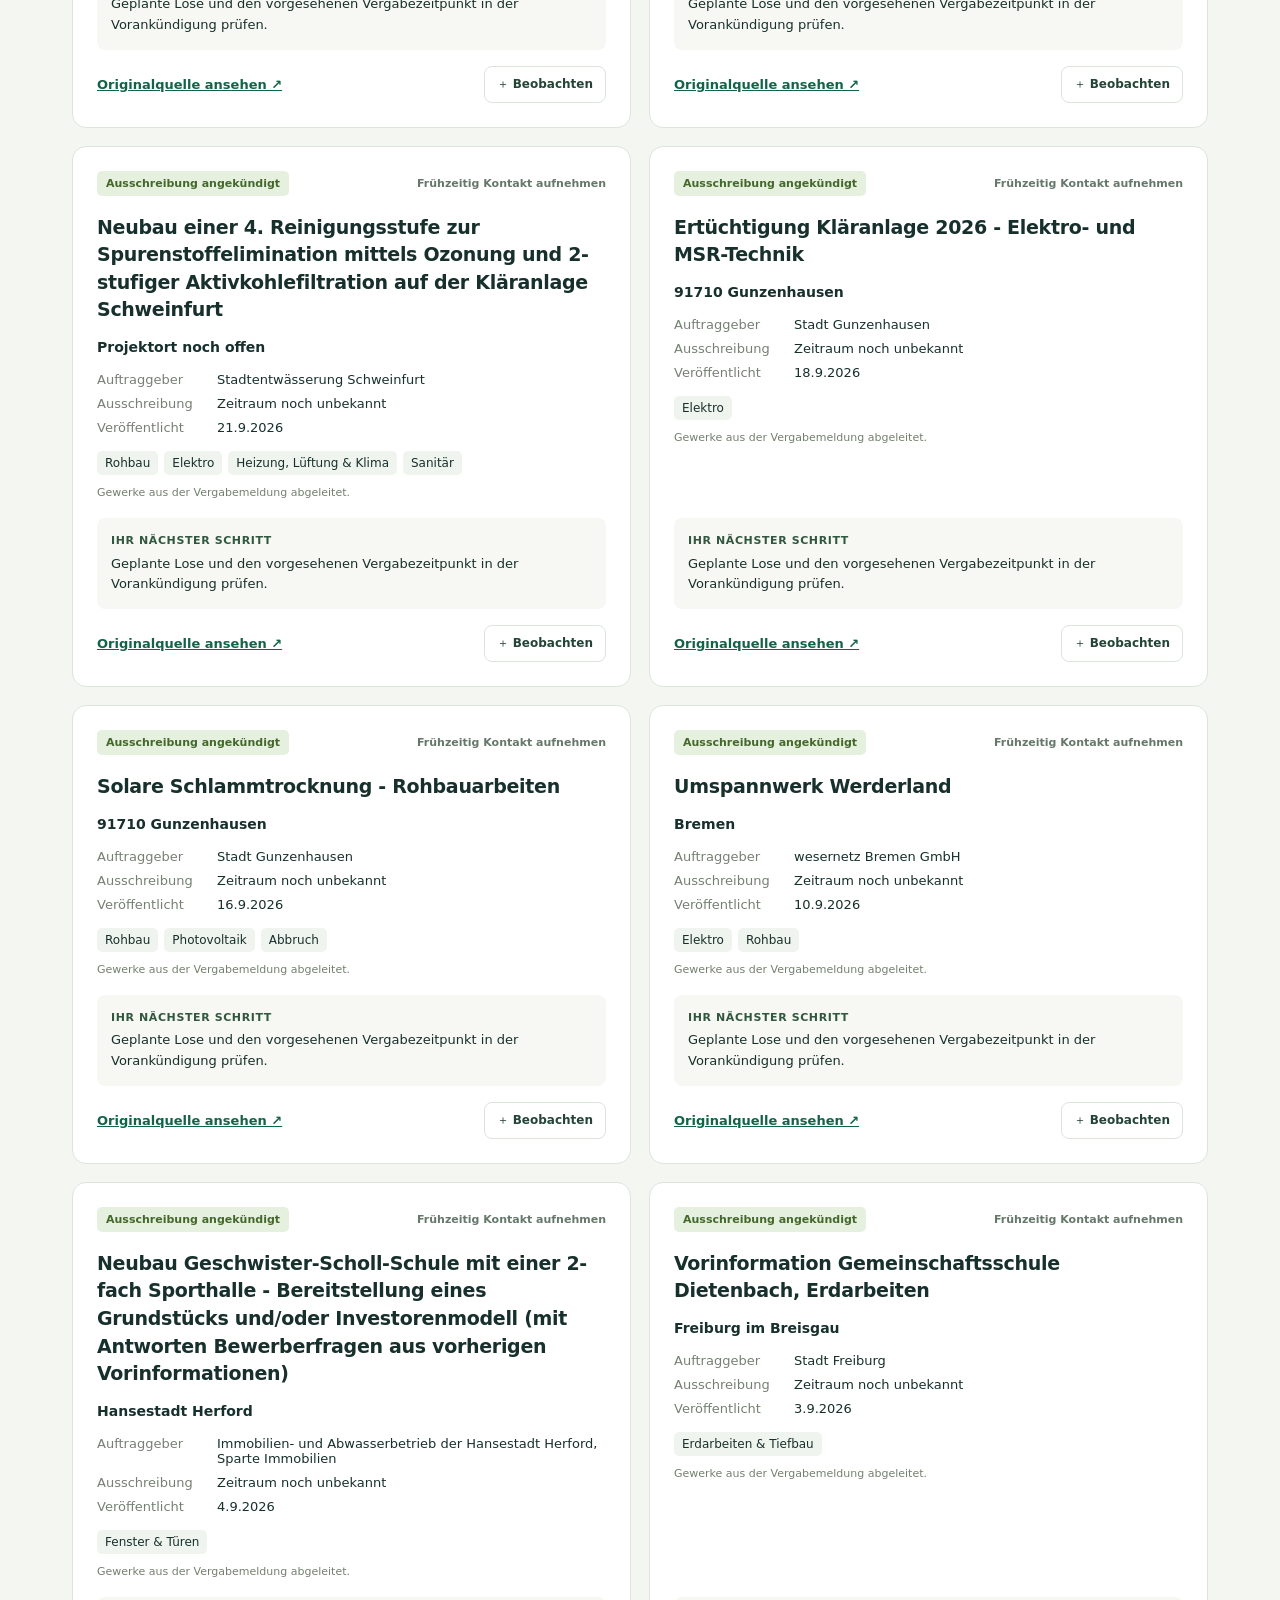
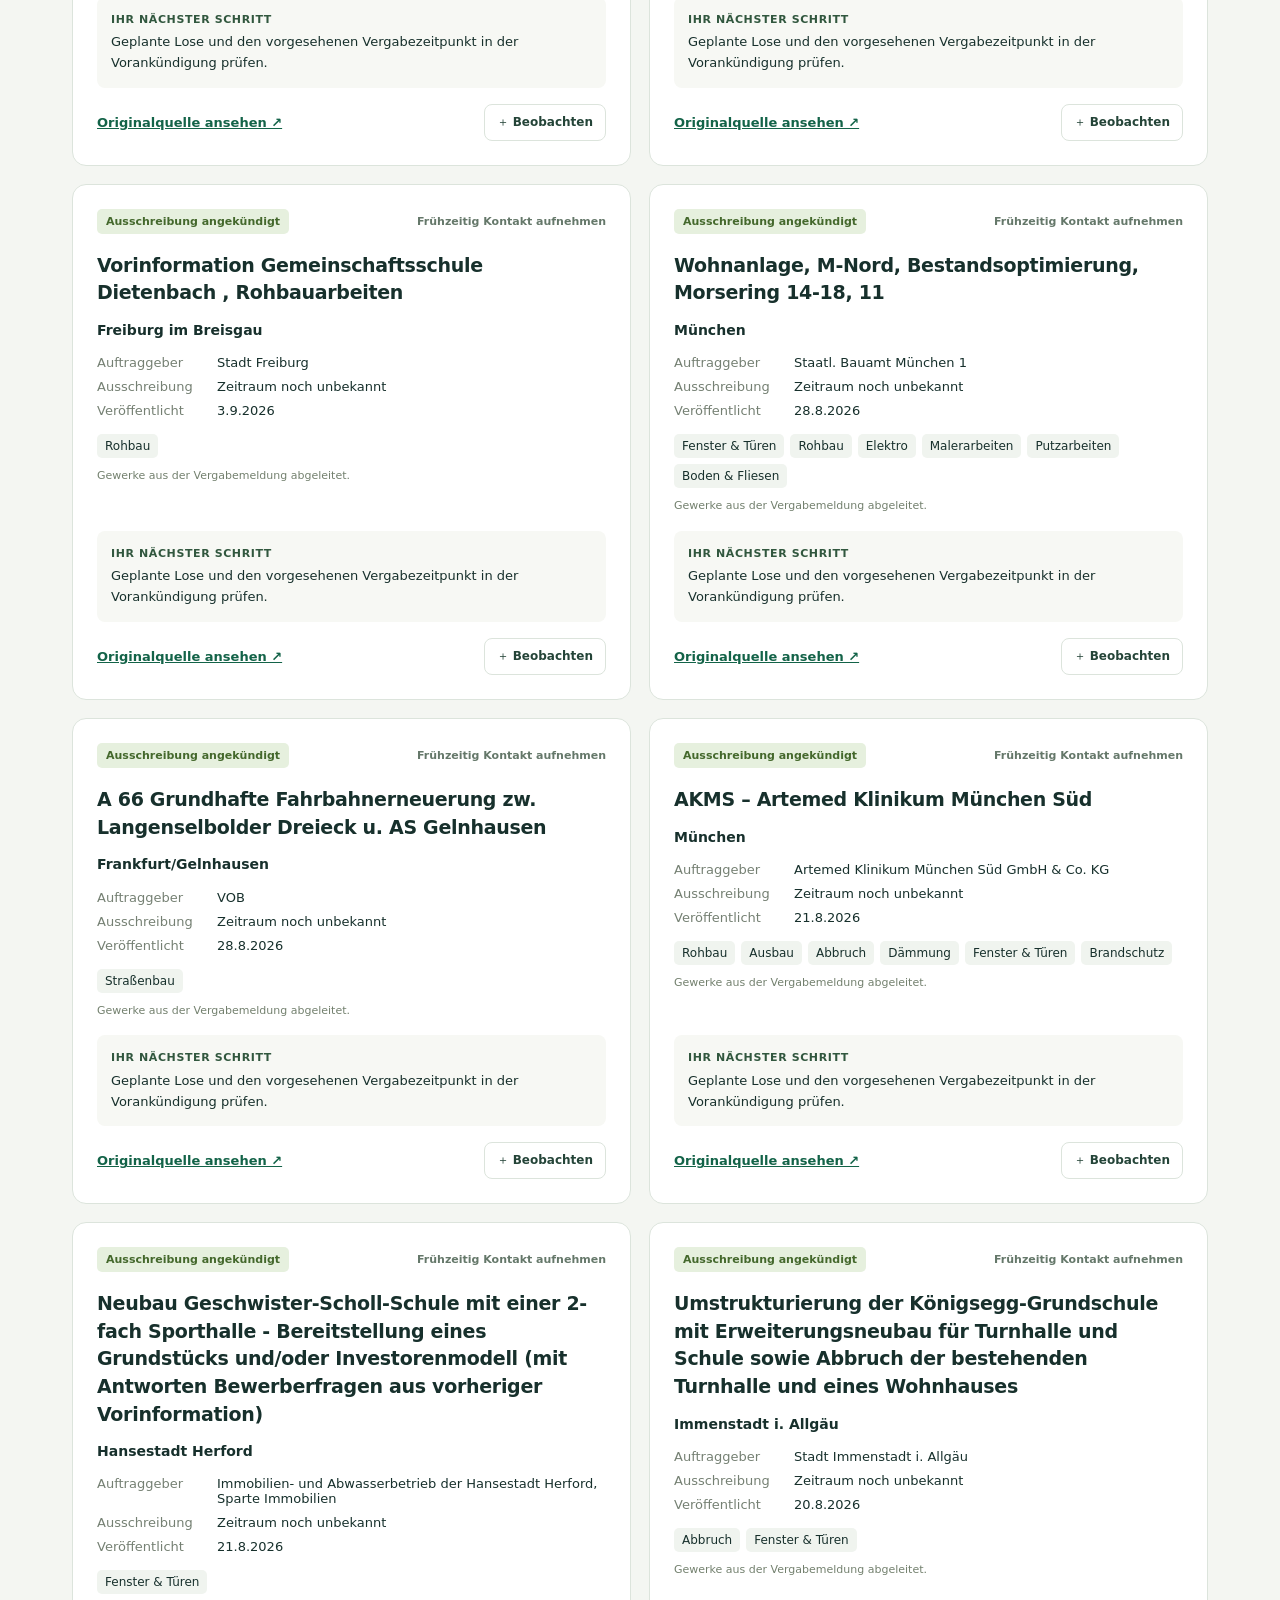
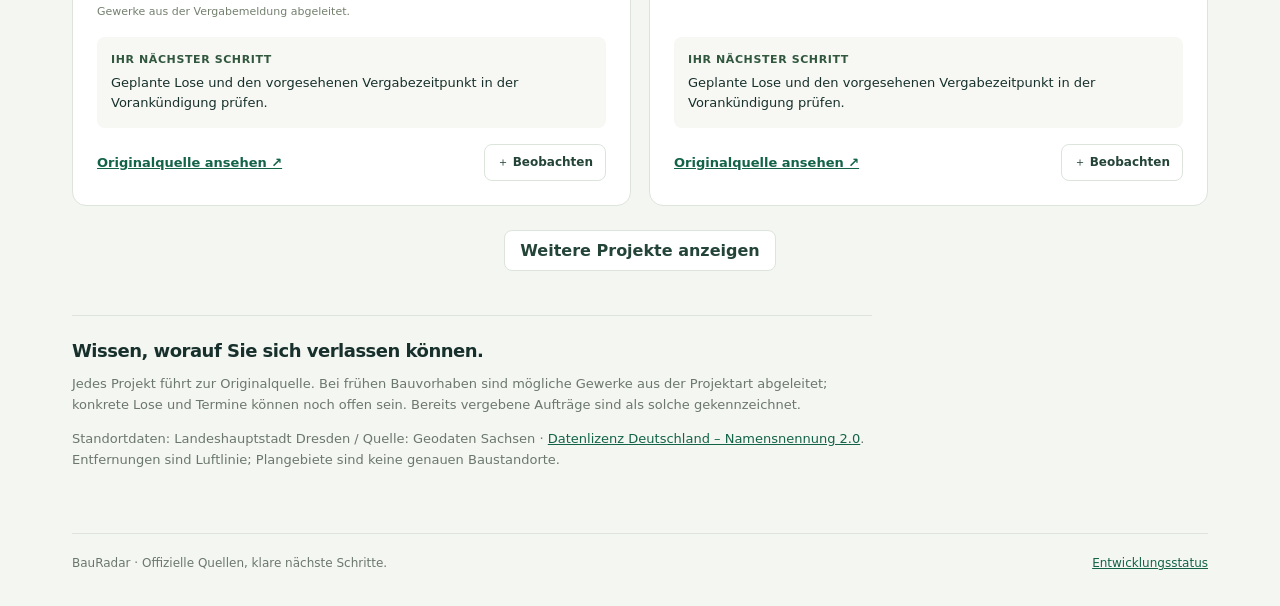
==== commit a86b56ef: "Display TED XML calendar publication dates consistently across viewer timezones" ====
--- a/docs/index.html
+++ b/docs/index.html
@@ -31,6 +31,7 @@
 <section class="source-note"><h2>Wissen, worauf Sie sich verlassen können.</h2><p>Jedes Projekt führt zur Originalquelle. Bei frühen Bauvorhaben sind mögliche Gewerke aus der Projektart abgeleitet; konkrete Lose und Termine können noch offen sein. Bereits vergebene Aufträge sind als solche gekennzeichnet.</p><p>Standortdaten: Landeshauptstadt Dresden / Quelle: Geodaten Sachsen · <a href="https://www.govdata.de/dl-de/by-2-0" target="_blank" rel="noopener noreferrer">Datenlizenz Deutschland – Namensnennung 2.0</a>. Entfernungen sind Luftlinie; Plangebiete sind keine genauen Baustandorte.</p></section>
 </main>
 <footer><span>BauRadar · Offizielle Quellen, klare nächste Schritte.</span><a href="development.html">Entwicklungsstatus</a></footer>
+<script src="format.js" defer></script>
 <script src="geography.js" defer></script>
 <script src="app.js" defer></script>
 </body>
